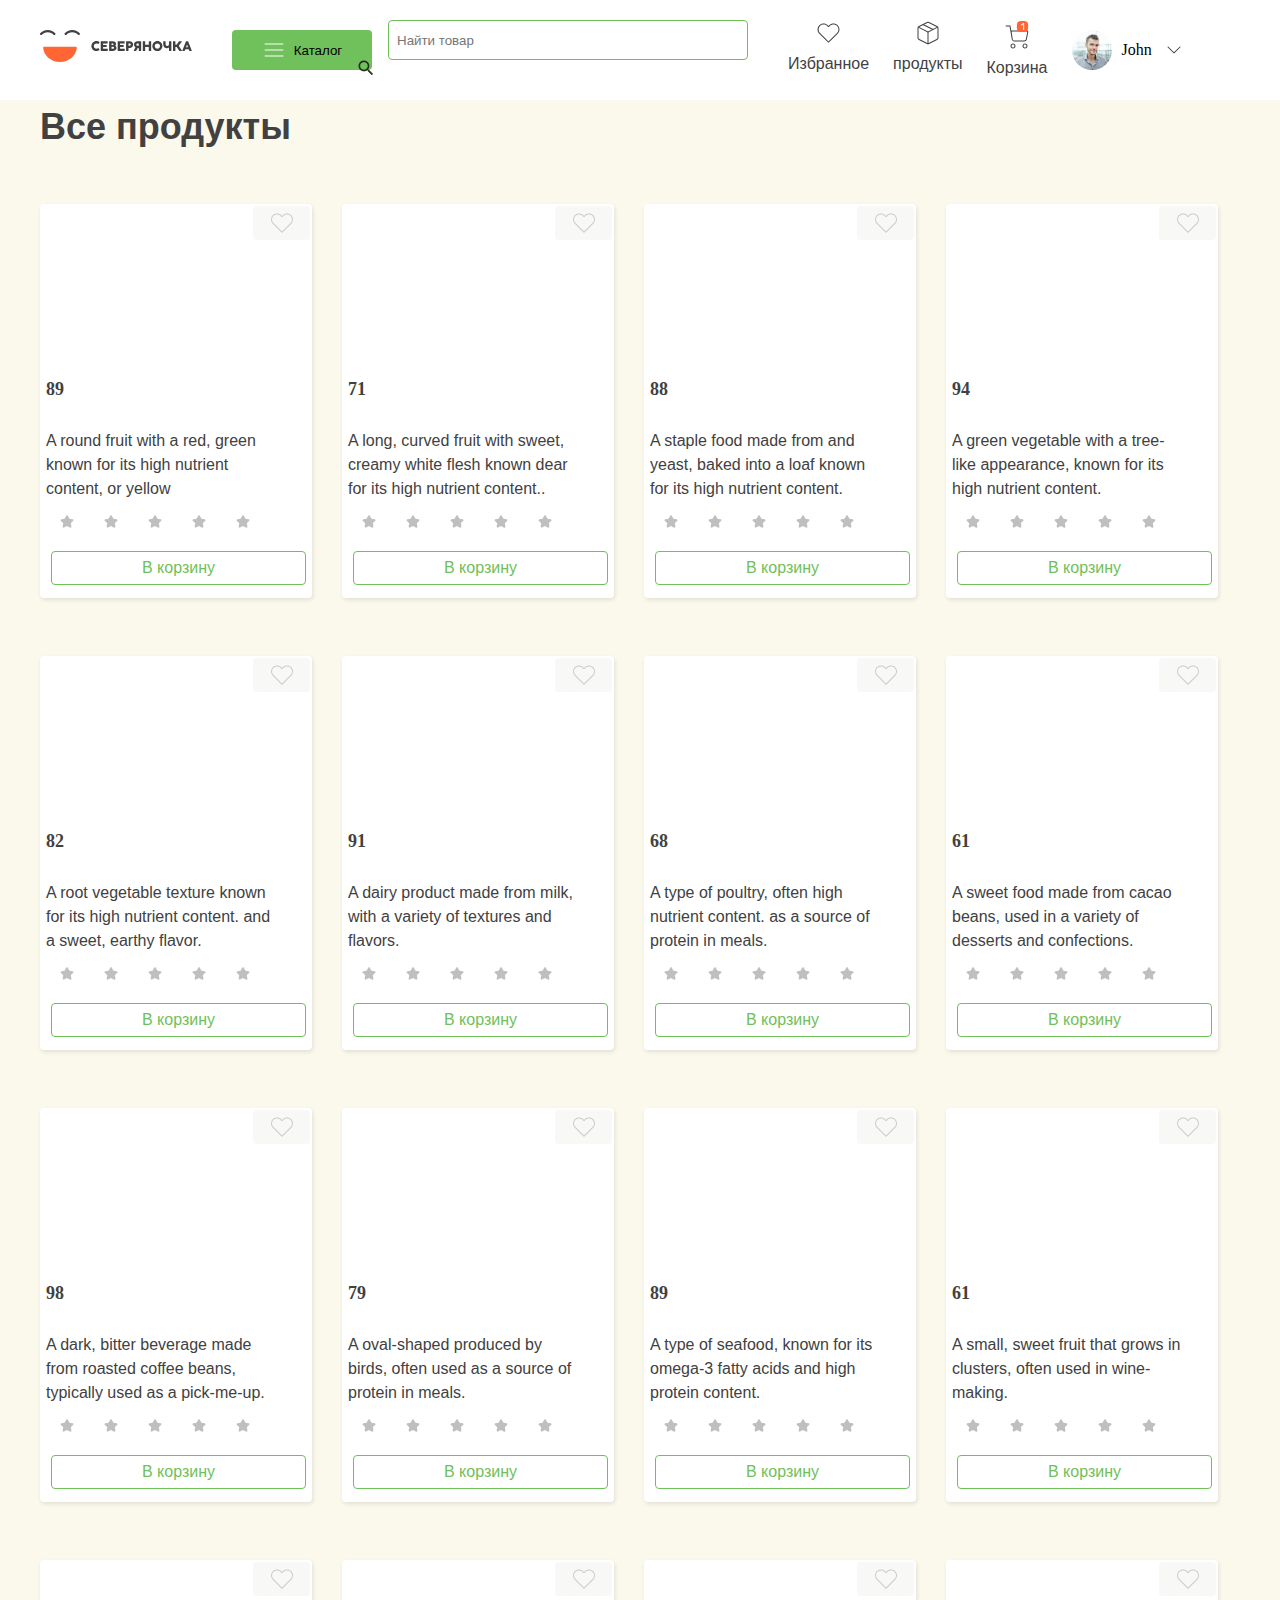
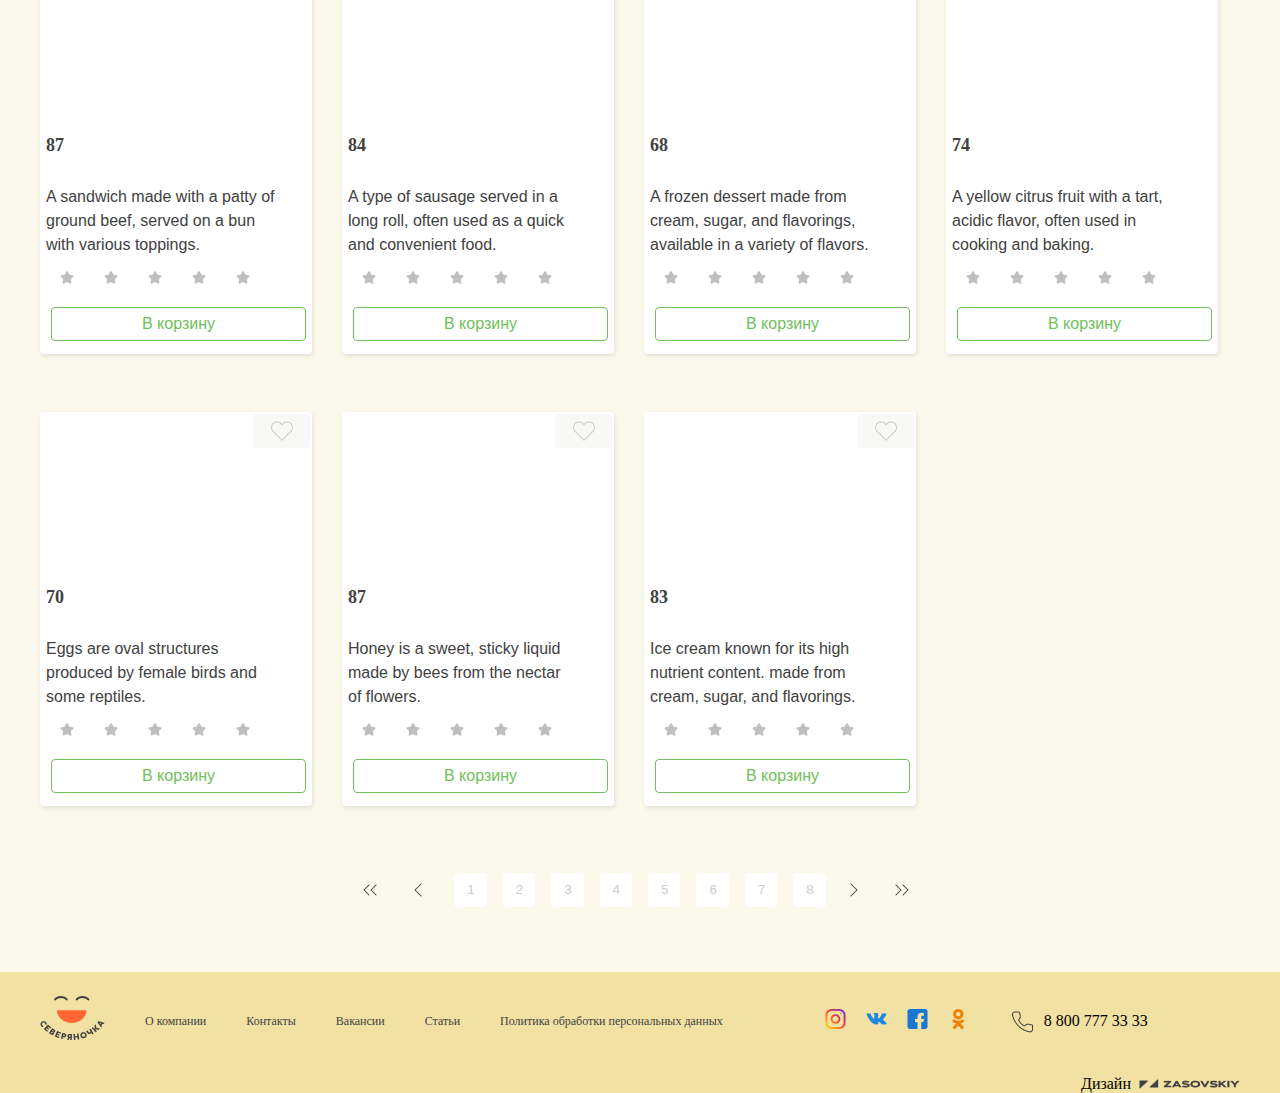
==== pages/products.html @ f95c4570 "homework-52" ====
<!DOCTYPE html>
<html lang="en">

<head>
  <meta charset="UTF-8" />
  <meta http-equiv="X-UA-Compatible" content="IE=edge" />
  <meta name="viewport" content="width=device-width, initial-scale=1.0" />
  <title>Document</title>
  <link rel="stylesheet" href="../scss/style.css" />
</head>

<body>
  <header>
    <div class="container">
      <nav>
        <div class="logo">
          <a href="#"><img src="../fonts/images/articles/logo-1.svg" alt="" /></a>
        </div>
        <div class="nav-items">
          <button class="nav-btn" id="catalog-btn">
            <img src="../fonts/images/articles/menu.svg" alt="" />
            Каталог
          </button>
          <form action="/action_page.php">
            <input type="text" name="fname" placeholder="Найти товар" />
            <img src="../fonts/images/articles/search.png" alt="" class="res-imge" />
          </form>
          <div class="nav-links">
            <div class="nav-link">
              <a href="#"><img src="../fonts/images/articles/Frame 211 (1).svg" alt="" />
                <p>Избранное</p>
              </a>
            </div>
            <div class="nav-link">
              <a href="#"><img src="../fonts/images/articles/Frame 211 (2).svg" alt="" />
                <p>продукты</p>
              </a>
            </div>
            <div class="nav-link">
              <a href="#"><img src="../fonts/images/articles/Frame 211.svg" alt="" />
                <p>Корзина</p>
              </a>
            </div>
          </div>
          <div class="nav-person">
            <img src="../fonts/images/articles/avatar.svg" alt="icon" width="40" height="40" />
            <p>John</p>
            <img src="../fonts/images/articles/chevron-down.svg" alt="" />
          </div>
        </div>
      </nav>
      <div class="catalog grid-class" id="catalog-card">
        <ul>
          <li><a href="#">Молоко, сыр, яйцо</a></li>
          <li><a href="#">Хлеб</a></li>
          <li><a href="#">Фрукты и овощи</a></li>
          <li><a href="#">Замороженные продукты</a></li>
        </ul>
        <ul>
          <li><a href="#">Напитки</a></li>
          <li><a href="#" class="redtext">Кондитерские изделия</a></li>
          <li><a href="#">Чай, кофе</a></li>
        </ul>
        <ul>
          <li><a href="#">Бакалея</a></li>
          <li><a href="#">Здоровое питание</a></li>
          <li><a href="#">Зоотовары</a></li>
        </ul>
        <ul>
          <li><a href="#">Непродовольственные товары</a></li>
          <li><a href="#">Детское питание</a></li>
          <li><a href="#">Мясо, птица, колбаса</a></li>
        </ul>
      </div>
    </div>
  </header>
  <main class="products">
    <section class="hero">
      <div class="container">
        <div class="par">
          <h1>Все продукты</h1>
        </div>
        <div class="cards">

        </div>
        <!-- </div> -->
        <div class="buttons">
          <img src="../fonts/images/articles/Products-twins-left/feather-icon/chevrons-left.png" alt="icon" />
          <img src="../fonts/images/articles/Products-left.png" alt="icon" />
          <a href="../index.html"><button>1</button></a>
          <a href="#"><button>2</button></a>
          <a href="#"><button>3</button></a>
          <a href="#"><button>4</button></a>
          <a href="#"><button>5</button></a>
          <a href="#"><button>6</button></a>
          <a href="#"><button>7</button></a>
          <a href="#"><button>8</button></a>
          <img src="../fonts/images/articles/Products-right/feather-icon/chevron-right.png" alt="icon" />
          <img src="../fonts/images/articles/Products-twins-right.png" alt="icon" />
        </div>
      </div>
    </section>
  </main>
  <footer>
    <div class="container">
      <div class="big-div">
        <div class="footer-links">
          <div class="logo">
            <a href="#"><img src="../fonts/images/articles/footer-logo.svg" alt="" /></a>
          </div>
          <a href="#">О компании</a>
          <a href="#">Контакты</a>
          <a href="#">Вакансии</a>
          <a href="#">Статьи</a>
          <a href="#">Политика обработки персональных данных</a>
        </div>
        <div class="icons">
          <a href="https://www.instagram.com/"><img src="../fonts/images/articles/inst/social/instagram.png"
              alt="icon" /></a>
          <a href="https://vk.com/"><img src="../fonts/images/articles/social/social/vkontakte.png" alt="icon" /></a>
          <a href="https://www.facebook.com/"><img src="../fonts/images/articles/facb/social/facebook.png"
              alt="icon" /></a>
          <a href="https://ok.ru/"><img src="../fonts/images/articles/ok/social/ok.png" alt="icon" /></a>
        </div>
        <div class="tel">
          <img src="../fonts/images/articles/tel/feather-icon/phone.png" alt="" />
          <p>8 800 777 33 33</p>
        </div>
      </div>

      <div class="last-footer">
        <p>Дизайн</p>
        <a href="#">
          <img src="../fonts/images/articles/footer-last-logo.png" alt="logo" />
        </a>
      </div>
    </div>
  </footer>
  <script src="../js/products-data.js"></script>
  <script src="../js/catalog.js"></script>
</body>

</html>
---- scss/style.css ----
span {
  display: inline-block;
}

input {
  outline: none;
}

a {
  text-decoration: none;
  color: #22343d;
  font-weight: 400;
}
a:hover {
  -webkit-text-decoration: under line;
          text-decoration: under line;
}

li {
  list-style: none;
}

button {
  cursor: pointer;
  outline: none;
  border: none;
}

.flex-class {
  display: flex;
}

.grid-class {
  display: grid;
}

.selected {
  font-weight: 700;
  color: #22343d;
}

* {
  margin: 0;
  padding: 0;
  box-sizing: border-box;
  scroll-behavior: smooth;
}

header {
  padding-top: 20px;
  margin-bottom: 10px;
  position: fixed;
  left: 0;
  right: 0;
  top: 0;
  z-index: 99;
  background-color: #fff;
  padding-bottom: 20px;
}
header nav {
  display: flex;
}
header nav .logo {
  padding-top: 10px;
}
header nav .nav-items {
  display: flex;
  justify-content: space-between;
  align-items: center;
}
header nav .nav-items .nav-links {
  display: flex;
  -moz-column-gap: 24px;
       column-gap: 24px;
  margin-right: 24px;
}
header nav .nav-items .nav-links .nav-link {
  display: flex;
  flex-direction: column;
  align-items: center;
  row-gap: 8px;
}
header nav .nav-items .nav-links .nav-link a {
  text-align: center;
  text-decoration: none;
  color: var(--main-on-surface, #414141);
  font-size: 16px;
  font-weight: 400;
  line-height: 150%;
  font-family: "Rubik", sans-serif;
}
header nav .nav-items .nav-person {
  display: flex;
  align-items: center;
  -moz-column-gap: 10px;
       column-gap: 10px;
}
header nav .nav-items button {
  display: flex;
  width: 140px;
  padding: 8px;
  justify-content: center;
  align-items: center;
  gap: 8px;
  border-radius: 4px;
  background: var(--main-secondary, #70c05b);
  padding: 0px 8px 0px 8px;
  border: none;
  margin-right: 16px;
  padding: 8px;
  font-family: "Rubik", sans-serif;
}
header nav .nav-items form {
  margin-right: 40px;
}
header nav .nav-items form input {
  padding: 8px;
  height: 40px;
  outline: none;
  width: 360px;
  border-radius: 4px;
  border: 1px solid var(--main-secondary, #70c05b);
  background: var(--main-surface, #fff);
  font-family: "Rubik", sans-serif;
}
header nav .nav-items form .res-imge {
  margin-left: -30px;
}
header nav .logo {
  margin-right: 40px;
}
header .catalog {
  width: 100%;
  margin-left: -20px;
  position: absolute;
  top: -40%;
  opacity: 0%;
  z-index: -10;
  background-color: #fff;
  padding-top: 40px;
  padding-left: 20px;
  transition: 0.2s linear;
  padding-bottom: 30px;
  grid-template-columns: auto auto auto auto;
}
header .catalog ul li {
  margin-top: 20px;
  font-family: "Rubik", sans-serif;
}
header .catalog ul li a {
  font-weight: 900;
  font-family: "Rubik", sans-serif;
}
header .catalog ul .redtext {
  color: red;
}

.animation-class {
  transition: 0.2s linear;
  opacity: 100% !important;
  top: 80% !important;
  z-index: 10;
}

footer {
  background: var(--main-bg-page, rgba(219, 178, 15, 0.3843137255));
  padding-top: 24px;
}
footer .big-div {
  display: flex;
  align-items: center;
}
footer .big-div .footer-links {
  display: flex;
  align-items: center;
  -moz-column-gap: 40px;
       column-gap: 40px;
}
footer .big-div .footer-links a {
  color: var(--main-on-surface, #414141);
  font-size: 12px;
  font-style: normal;
  font-weight: 400;
  line-height: 150%;
  text-decoration: none;
}
footer .big-div .footer-links a:hover {
  color: black;
}
footer .big-div .icons {
  display: flex;
  -moz-column-gap: 16px;
       column-gap: 16px;
  margin-left: 100px;
}
footer .big-div .tel {
  display: flex;
  align-items: center;
  -moz-column-gap: 8px;
       column-gap: 8px;
  margin-left: 40px;
}
footer .last-footer {
  display: flex;
  -moz-column-gap: 8px;
       column-gap: 8px;
  justify-content: end;
  margin-top: 30px;
}

main {
  padding-top: 93px;
}
main .hero-section .background-img {
  width: 1515px;
  margin-left: -160px;
  position: relative;
}
main .hero-section .hero-content {
  display: flex;
  align-items: center;
  margin-top: -200px;
  -moz-column-gap: 18px;
       column-gap: 18px;
  margin-left: 60px;
}
main .hero-section .hero-content h1 {
  color: var(--main-on-surface, #414141);
  text-align: center;
  font-size: 48px;
  font-weight: 700;
  line-height: 150%;
}
main .aktsiya {
  padding-top: 80px;
  background: var(--main-bg-page, #fbf8ec);
  padding-bottom: 120px;
}
main .aktsiya .par {
  display: flex;
  align-items: center;
  justify-content: space-between;
  margin-bottom: 40px;
}
main .aktsiya .par button {
  display: flex;
  align-items: center;
  -moz-column-gap: 8px;
       column-gap: 8px;
  background-color: transparent;
  border: none;
}
main .aktsiya .par button:hover {
  cursor: pointer;
}
main .aktsiya .par h1 {
  color: var(--main-on-surface, #414141);
  font-size: 36px;
  font-weight: 700;
  line-height: 150%;
}
main .aktsiya .cards {
  display: flex;
  -moz-column-gap: 40px;
       column-gap: 40px;
}
main .aktsiya .cards .card {
  border-radius: 4px;
  background: var(--main-surface, #fff);
  box-shadow: 1px 2px 4px 0px rgba(0, 0, 0, 0.1);
  width: 272px;
  position: relative;
  display: flex;
  flex-direction: column;
  align-items: center;
  justify-content: center;
  transition: 0.2s;
  padding: 5px;
}
main .aktsiya .cards .card:hover {
  box-shadow: 0px 13px 19px rgba(0, 0, 0, 0.4);
}
main .aktsiya .cards .card .card-img .like {
  display: flex;
  border-radius: 4px;
  opacity: 0.5;
  background: var(--grayscale-lightest, #f3f2f1);
  border: none;
  margin-top: -175px;
  margin-bottom: 131px;
  margin-left: 238px;
}
main .aktsiya .cards .card .card-img .like:hover {
  cursor: pointer;
}
main .aktsiya .cards .card .card-img .chegirma {
  display: flex;
  margin-top: -50px;
  margin-bottom: 30px;
  margin-left: 5px;
}
main .aktsiya .cards .card .card-content {
  display: flex;
  flex-direction: column;
}
main .aktsiya .cards .card .card-content .content1 {
  display: flex;
  -moz-column-gap: 170px;
       column-gap: 170px;
}
main .aktsiya .cards .card .card-content .content1 h2 {
  color: var(--main-on-surface, #414141);
  font-size: 18px;
  font-weight: 700;
  line-height: 150%;
}
main .aktsiya .cards .card .card-content .content1 h3 {
  color: var(--grayscale-hardest, #606060);
  font-size: 16px;
  font-weight: 400;
  line-height: 150%;
}
main .aktsiya .cards .card .card-content .content2 {
  display: flex;
  -moz-column-gap: 170px;
       column-gap: 170px;
  margin-bottom: 8px;
}
main .aktsiya .cards .card .card-content .content2 p {
  color: var(--grayscale-light, #bfbfbf);
  font-size: 12px;
  font-weight: 400;
  line-height: 150%;
}
main .aktsiya .cards .card .card-content .content3 {
  color: var(--main-on-surface, #414141);
  font-size: 16px;
  font-weight: 400;
  line-height: 150%;
}
main .aktsiya .cards .card .card-content .content3 p {
  width: 256px;
}
main .aktsiya .cards .card .card-content .stars {
  display: flex;
  -moz-column-gap: 3px;
       column-gap: 3px;
  margin-top: 8px;
  margin-bottom: 8px;
}
main .aktsiya .cards .card .card-content .stars button {
  background-color: transparent;
  border: none;
}
main .aktsiya .cards .card .card-content .stars button:hover {
  cursor: pointer;
}
main .aktsiya .cards .card .card-content .big-btn button {
  color: var(--main-secondary, #70c05b);
  text-align: center;
  font-size: 16px;
  font-weight: 400;
  line-height: 150%;
  border-radius: 4px;
  border: 1px solid var(--main-secondary, #70c05b);
  background-color: transparent;
  padding: 4px 90px 4px 90px;
  margin-left: 5px;
  margin-bottom: 8px;
  transition: 0.2s;
}
main .aktsiya .cards .card .card-content .big-btn button:hover {
  color: var(--main-on-primary, #fff);
  background: var(--main-primary, #f63);
  cursor: pointer;
}
main .third-section {
  background: var(--main-bg-page, #fbf8ec);
  padding-bottom: 120px;
}
main .third-section .par {
  display: flex;
  align-items: center;
  justify-content: space-between;
  margin-bottom: 40px;
}
main .third-section .par button {
  display: flex;
  align-items: center;
  -moz-column-gap: 8px;
       column-gap: 8px;
  background-color: transparent;
  border: none;
}
main .third-section .par button:hover {
  cursor: pointer;
}
main .third-section .par h1 {
  color: var(--main-on-surface, #414141);
  font-size: 36px;
  font-weight: 700;
  line-height: 150%;
}
main .third-section .cards {
  display: flex;
  -moz-column-gap: 40px;
       column-gap: 40px;
}
main .third-section .cards .card {
  border-radius: 4px;
  background: var(--main-surface, #fff);
  box-shadow: 1px 2px 4px 0px rgba(0, 0, 0, 0.1);
  width: 272px;
  position: relative;
  display: flex;
  flex-direction: column;
  align-items: center;
  justify-content: center;
  transition: 0.2s;
  padding: 5px;
}
main .third-section .cards .card:hover {
  box-shadow: 0px 13px 19px rgba(0, 0, 0, 0.4);
}
main .third-section .cards .card .card-img .like {
  display: flex;
  border-radius: 4px;
  opacity: 0.5;
  background: var(--grayscale-lightest, #f3f2f1);
  border: none;
  margin-top: -155px;
  margin-bottom: 131px;
  margin-left: 238px;
}
main .third-section .cards .card .card-img .like:hover {
  cursor: pointer;
}
main .third-section .cards .card .card-content {
  display: flex;
  flex-direction: column;
}
main .third-section .cards .card .card-content .content1 {
  margin-top: 5px;
  margin-bottom: 26px;
}
main .third-section .cards .card .card-content .content1 h2 {
  color: var(--main-on-surface, #414141);
  font-size: 18px;
  font-weight: 700;
  line-height: 150%;
}
main .third-section .cards .card .card-content .content3 {
  color: var(--main-on-surface, #414141);
  font-size: 16px;
  font-weight: 400;
  line-height: 150%;
}
main .third-section .cards .card .card-content .content3 p {
  width: 230px;
}
main .third-section .cards .card .card-content .stars {
  display: flex;
  -moz-column-gap: 3px;
       column-gap: 3px;
  margin-top: 8px;
  margin-bottom: 8px;
}
main .third-section .cards .card .card-content .stars button {
  background-color: transparent;
  border: none;
}
main .third-section .cards .card .card-content .stars button:hover {
  cursor: pointer;
}
main .third-section .cards .card .card-content .big-btn button {
  color: var(--main-secondary, #70c05b);
  text-align: center;
  font-size: 16px;
  font-weight: 400;
  line-height: 150%;
  border-radius: 4px;
  border: 1px solid var(--main-secondary, #70c05b);
  background-color: transparent;
  padding: 4px 90px 4px 90px;
  margin-left: 5px;
  margin-bottom: 8px;
  transition: 0.2s;
}
main .third-section .cards .card .card-content .big-btn button:hover {
  color: var(--main-on-primary, #fff);
  background: var(--main-primary, #f63);
  cursor: pointer;
}
main .fourth-section {
  background: var(--main-bg-page, #fbf8ec);
  padding-bottom: 120px;
}
main .fourth-section .par {
  display: flex;
  align-items: center;
  justify-content: space-between;
  margin-bottom: 40px;
}
main .fourth-section .par button {
  display: flex;
  align-items: center;
  -moz-column-gap: 8px;
       column-gap: 8px;
  background-color: transparent;
  border: none;
}
main .fourth-section .par button:hover {
  cursor: pointer;
}
main .fourth-section .par h1 {
  color: var(--main-on-surface, #414141);
  font-size: 36px;
  font-weight: 700;
  line-height: 150%;
}
main .fourth-section .cards {
  display: flex;
  -moz-column-gap: 40px;
       column-gap: 40px;
}
main .fourth-section .cards .card {
  border-radius: 4px;
  background: var(--main-surface, #fff);
  box-shadow: 1px 2px 4px 0px rgba(0, 0, 0, 0.1);
  width: 272px;
  position: relative;
  display: flex;
  flex-direction: column;
  align-items: center;
  justify-content: center;
  transition: 0.2s;
  padding: 5px;
}
main .fourth-section .cards .card:hover {
  box-shadow: 0px 13px 19px rgba(0, 0, 0, 0.4);
}
main .fourth-section .cards .card .card-img .like {
  display: flex;
  border-radius: 4px;
  opacity: 0.5;
  background: var(--grayscale-lightest, #f3f2f1);
  border: none;
  margin-top: -155px;
  margin-bottom: 131px;
  margin-left: 238px;
}
main .fourth-section .cards .card .card-img .like:hover {
  cursor: pointer;
}
main .fourth-section .cards .card .card-content {
  display: flex;
  flex-direction: column;
}
main .fourth-section .cards .card .card-content .content1 {
  margin-top: 5px;
  margin-bottom: 26px;
}
main .fourth-section .cards .card .card-content .content1 h2 {
  color: var(--main-on-surface, #414141);
  font-size: 18px;
  font-weight: 700;
  line-height: 150%;
}
main .fourth-section .cards .card .card-content .content3 {
  color: var(--main-on-surface, #414141);
  font-size: 16px;
  font-weight: 400;
  line-height: 150%;
}
main .fourth-section .cards .card .card-content .content3 p {
  width: 230px;
}
main .fourth-section .cards .card .card-content .stars {
  display: flex;
  -moz-column-gap: 3px;
       column-gap: 3px;
  margin-top: 8px;
  margin-bottom: 8px;
}
main .fourth-section .cards .card .card-content .stars button {
  background-color: transparent;
  border: none;
}
main .fourth-section .cards .card .card-content .stars button:hover {
  cursor: pointer;
}
main .fourth-section .cards .card .card-content .big-btn button {
  color: var(--main-secondary, #70c05b);
  text-align: center;
  font-size: 16px;
  font-weight: 400;
  line-height: 150%;
  border-radius: 4px;
  border: 1px solid var(--main-secondary, #70c05b);
  background-color: transparent;
  padding: 4px 90px 4px 90px;
  margin-left: 5px;
  margin-bottom: 8px;
  transition: 0.2s;
}
main .fourth-section .cards .card .card-content .big-btn button:hover {
  color: var(--main-on-primary, #fff);
  background: var(--main-primary, #f63);
  cursor: pointer;
}
main .fivth-section {
  background: var(--main-bg-page, #fbf8ec);
  padding-bottom: 120px;
}
main .fivth-section .par h1 {
  color: var(--main-on-surface, #414141);
  font-size: 36px;
  font-weight: 700;
  line-height: 150%;
  margin-bottom: 40px;
}
main .fivth-section .boxes {
  display: flex;
  -moz-column-gap: 40px;
       column-gap: 40px;
}
main .fivth-section .boxes .box {
  border-radius: 4px;
  background: var(--main-primary-muted, #fcd5ba);
  box-shadow: 0px 8px 16px 0px rgba(202, 147, 96, 0.5);
  width: 584px;
  padding: 30px;
  transition: 0.2s;
}
main .fivth-section .boxes .box:hover {
  box-shadow: 0px 13px 19px rgba(0, 0, 0, 0.4);
}
main .fivth-section .boxes .box .box-content {
  display: flex;
  align-items: center;
}
main .fivth-section .boxes .box .box-content .left h2 {
  color: var(--main-on-surface, #414141);
  font-size: 24px;
  font-weight: 700;
  line-height: 150%;
}
main .fivth-section .boxes .box .box-content .left p {
  color: var(--main-on-surface, #414141);
  font-size: 16px;
  font-weight: 400;
  line-height: 150%;
  width: 258px;
}
main .fivth-section .boxes .box2 {
  border-radius: 4px;
  background: var(--main-secondary-muted, #e5ffde);
}
main .location {
  background: var(--main-bg-page, #fbf8ec);
  padding-bottom: 120px;
}
main .location .par {
  margin-bottom: 40px;
}
main .location .par h1 {
  color: var(--main-on-surface, #414141);
  font-size: 36px;
  font-weight: 700;
  line-height: 150%;
}
main .location .location-btns {
  display: flex;
  -moz-column-gap: 24px;
       column-gap: 24px;
  margin-bottom: 24px;
}
main .location .location-btns button {
  color: var(--grayscale-hardest, #606060);
  text-align: center;
  font-size: 12px;
  font-weight: 400;
  line-height: 150%;
  padding: 10px;
  border-radius: 4px;
  background: var(--grayscale-lightest, #f3f2f1);
  border: none;
  width: 86px;
  transition: 0.2s;
}
main .location .location-btns button:hover {
  color: var(--main-on-secondary, #fff);
  background: var(--main-secondary, #70c05b);
  cursor: pointer;
}
main .location .map .ifr {
  width: 100%;
  height: 354px;
}
main .articles {
  background: var(--main-bg-page, #fbf8ec);
  padding-bottom: 80px;
}
main .articles .par {
  display: flex;
  align-items: center;
  justify-content: space-between;
  margin-bottom: 40px;
}
main .articles .par button {
  display: flex;
  align-items: center;
  -moz-column-gap: 8px;
       column-gap: 8px;
  background-color: transparent;
  border: none;
}
main .articles .par button:hover {
  cursor: pointer;
}
main .articles .par h1 {
  color: var(--main-on-surface, #414141);
  font-size: 36px;
  font-weight: 700;
  line-height: 150%;
}
main .articles .boxes {
  display: flex;
  -moz-column-gap: 40px;
       column-gap: 40px;
}
main .articles .boxes .box {
  display: flex;
  flex-direction: column;
  align-items: flex-start;
  flex: 1 0 0;
  align-self: stretch;
  border-radius: 4px;
  background: var(--main-surface, #fff);
  box-shadow: 1px 2px 4px 0px rgba(0, 0, 0, 0.1);
  width: 376px;
  transition: 0.2s;
}
main .articles .boxes .box:hover {
  box-shadow: 0px 13px 19px rgba(0, 0, 0, 0.4);
}
main .articles .boxes .box .box-img img {
  margin-bottom: 10px;
}
main .articles .boxes .box .box-img .box-content {
  padding: 10px;
}
main .articles .boxes .box .box-img .box-content .con1 {
  color: var(--grayscale-hard, #8f8f8f);
  font-size: 12px;
  font-weight: 400;
  line-height: 150%;
  margin-bottom: 10px;
}
main .articles .boxes .box .box-img .box-content h4 {
  color: var(--main-on-surface, #414141);
  font-size: 18px;
  font-weight: 700;
  line-height: 150%;
  margin-bottom: 10px;
  width: 300px;
}
main .articles .boxes .box .box-img .box-content .con3 {
  color: var(--main-on-surface, #414141);
  font-size: 16px;
  font-weight: 400;
  line-height: 150%;
  width: 320px;
  margin-bottom: 10px;
}
main .articles .boxes .box .box-img .box-content button {
  color: var(--main-secondary, #70c05b);
  text-align: center;
  font-size: 16px;
  font-weight: 400;
  line-height: 150%;
  border-radius: 4px;
  background: var(--main-secondary-muted, #e5ffde);
  padding: 8px;
  border: none;
  width: 150px;
  transition: 0.2s;
}
main .articles .boxes .box .box-img .box-content button:hover {
  color: var(--main-on-secondary, #fff);
  background: var(--main-secondary, #70c05b);
  cursor: pointer;
}
main .articles .boxes .box .box-img .box-content .btn2 {
  margin-top: 20px;
}

@media (max-width: 768px) {
  header nav .nav-items form input {
    width: 100px;
  }
  header nav .nav-items form .res-imge {
    display: none;
  }
  header nav .nav-items .nav-btn {
    width: 100px;
  }
  header nav .nav-items .nav-links {
    display: flex;
    -moz-column-gap: 8px;
         column-gap: 8px;
    margin-left: -10px;
  }
  header nav .nav-items .nav-person {
    margin-left: -10px;
  }
  header nav .nav-items .nav-person p {
    display: none;
  }
  main .hero-section .background-img {
    width: 900px;
    height: 200px;
  }
  .aktsiya .cards {
    display: flex;
    flex-wrap: wrap;
    row-gap: 30px;
  }
  .third-section .cards {
    flex-wrap: wrap;
    row-gap: 30px;
  }
  .fourth-section .cards {
    display: flex;
    flex-wrap: wrap;
    row-gap: 30px;
  }
  .fivth-section .boxes {
    display: flex;
    flex-wrap: wrap;
    row-gap: 50px;
  }
  .articles .boxes {
    display: flex;
    flex-wrap: wrap;
    width: 376px;
    row-gap: 30px;
  }
  footer .big-div {
    display: flex;
  }
  footer .big-div .footer-links {
    width: 400px;
    display: flex;
    flex-wrap: wrap;
    -moz-column-gap: 10px;
         column-gap: 10px;
  }
  footer .big-div .footer-links .res-fut {
    margin-left: 80px;
  }
}
@media (max-width: 360px) {
  header nav .nav-items .nav-btn {
    display: none;
  }
  header nav .nav-items .nav-links {
    display: none;
  }
  header nav .nav-items .nav-person {
    display: none;
  }
  main .hero-section .background-img {
    width: 485px;
  }
  main .hero-section .hero-content {
    display: flex;
    flex-direction: column;
    margin-left: 0px;
  }
  main .fivth-section .boxes {
    display: flex;
    flex-direction: column;
    justify-content: center;
  }
  main .fivth-section .boxes .box {
    width: 330px;
  }
  main .fivth-section .boxes .box .box-content .left h2 {
    font-size: 16px;
  }
  main .fivth-section .boxes .box .box-content .left p {
    width: 100px;
  }
  main .fivth-section .boxes .box .box-content .right img {
    width: 180px;
  }
  main .location .location-btns {
    display: flex;
    flex-wrap: wrap;
    row-gap: 20px;
  }
  main .articles .boxes {
    display: flex;
    flex-direction: column;
    margin-left: 0px;
    width: 300px;
  }
  main .articles .boxes .box {
    width: 300px !important;
  }
  main .articles .boxes .box .box-img img {
    width: 300px;
  }
  main .articles .boxes .box .box-img .box-content .con3 {
    width: 200px;
  }
  footer .big-div {
    display: flex;
    flex-direction: column;
    align-items: center;
    justify-content: center;
  }
  footer .big-div .footer-links {
    width: 300px;
    display: flex;
    flex-wrap: wrap;
  }
  footer .big-div .footer-links .logo {
    margin-bottom: -30px;
  }
  footer .big-div .icons {
    margin-left: 0px;
    margin-top: 20px;
  }
  footer .big-div .tel {
    margin-left: 0px;
    margin-top: 20px;
  }
}
.products {
  padding-top: 100px;
}
.products .hero {
  background: var(--main-bg-page, #fbf8ec);
}
.products .hero .par h1 {
  color: var(--main-on-surface, #414141);
  font-size: 36px;
  font-weight: 700;
  line-height: 150%;
  margin-bottom: 50px;
  font-family: "Rubik", sans-serif;
}
.products .hero .catalog {
  width: 100%;
  margin-left: -20px;
  position: absolute;
  top: -40%;
  opacity: 0%;
  z-index: -10;
  background-color: #fff;
  padding-top: 40px;
  padding-left: 20px;
  transition: 0.2s linear;
  padding-bottom: 30px;
  grid-template-columns: auto auto auto auto;
}
.products .hero .catalog ul li {
  font-family: "Rubik", sans-serif;
  margin-top: 20px;
}
.products .hero .catalog ul li a {
  font-weight: 900;
  font-family: "Rubik", sans-serif;
}
.products .hero .catalog ul .redtext {
  color: red;
  font-family: "Rubik", sans-serif;
}
.products .hero .cards {
  display: flex;
  flex-wrap: wrap;
  -moz-column-gap: 30px;
       column-gap: 30px;
  row-gap: 58px;
  margin-bottom: 64px;
}
.products .hero .cards .card {
  border-radius: 4px;
  background: var(--main-surface, #fff);
  box-shadow: 1px 2px 4px 0px rgba(0, 0, 0, 0.1);
  width: 272px;
  position: relative;
  display: flex;
  flex-direction: column;
  align-items: center;
  justify-content: center;
  transition: 0.2s;
  padding: 5px;
}
.products .hero .cards .card:hover {
  box-shadow: 0px 13px 19px rgba(0, 0, 0, 0.4);
}
.products .hero .cards .card .card-img .big-img {
  height: 160px;
}
.products .hero .cards .card .card-img .like {
  display: flex;
  border-radius: 4px;
  opacity: 0.5;
  background: var(--grayscale-lightest, #f3f2f1);
  border: none;
  margin-top: -21px;
  margin-bottom: 131px;
  margin-left: 210px;
}
.products .hero .cards .card .card-img .like:hover {
  cursor: pointer;
}
.products .hero .cards .card .card-content {
  display: flex;
  flex-direction: column;
}
.products .hero .cards .card .card-content .content1 {
  margin-top: 5px;
  margin-bottom: 26px;
}
.products .hero .cards .card .card-content .content1 h2 {
  color: var(--main-on-surface, #414141);
  font-size: 18px;
  font-weight: 700;
  line-height: 150%;
}
.products .hero .cards .card .card-content .content3 {
  color: var(--main-on-surface, #414141);
  font-size: 16px;
  font-weight: 400;
  line-height: 150%;
  font-family: "Rubik", sans-serif;
}
.products .hero .cards .card .card-content .content3 p {
  width: 230px;
  font-family: "Rubik", sans-serif;
}
.products .hero .cards .card .card-content .stars {
  display: flex;
  -moz-column-gap: 3px;
       column-gap: 3px;
  margin-top: 8px;
  margin-bottom: 8px;
}
.products .hero .cards .card .card-content .stars button {
  background-color: transparent;
  border: none;
  font-family: "Rubik", sans-serif;
}
.products .hero .cards .card .card-content .stars button:hover {
  cursor: pointer;
}
.products .hero .cards .card .card-content .big-btn button {
  color: var(--main-secondary, #70c05b);
  text-align: center;
  font-size: 16px;
  font-weight: 400;
  line-height: 150%;
  border-radius: 4px;
  border: 1px solid var(--main-secondary, #70c05b);
  background-color: transparent;
  padding: 4px 90px 4px 90px;
  margin-left: 5px;
  margin-bottom: 8px;
  transition: 0.2s;
  font-family: "Rubik", sans-serif;
}
.products .hero .cards .card .card-content .big-btn button:hover {
  color: var(--main-on-primary, #fff);
  background: var(--main-primary, #f63);
  cursor: pointer;
}
.products .buttons {
  display: flex;
  -moz-column-gap: 16px;
       column-gap: 16px;
  align-items: center;
  justify-content: center;
  padding-bottom: 62px;
}
.products .buttons img {
  transition: 0.2s;
  border-radius: 50%;
}
.products .buttons img:hover {
  background-color: #f63;
  color: white;
  cursor: pointer;
}
.products button {
  border-radius: 4px;
  background: #fff;
  padding: 1px 12px 1px 13px;
  color: #000;
  transition: 0.2s;
  border: none;
  color: var(--text-in-field, #ccc);
  text-align: center;
  font-weight: 400;
  line-height: 32px;
  font-family: "Rubik", sans-serif;
}
.products button:hover {
  background-color: #f63;
  color: white;
  cursor: pointer;
}

@media (max-width: 768px) {
  header nav .nav-items form input {
    width: 100px;
  }
  header nav .nav-items form .res-imge {
    display: none;
  }
  header nav .nav-items .nav-btn {
    width: 100px;
  }
  header nav .nav-items .nav-links {
    display: flex;
    -moz-column-gap: 8px;
         column-gap: 8px;
    margin-left: -10px;
  }
  header nav .nav-items .nav-person {
    margin-left: -10px;
  }
  header nav .nav-items .nav-person p {
    display: none;
  }
  footer .big-div {
    display: flex;
  }
  footer .big-div .footer-links {
    width: 400px;
    display: flex;
    flex-wrap: wrap;
    -moz-column-gap: 10px;
         column-gap: 10px;
  }
  footer .big-div .footer-links .res-fut {
    margin-left: 80px;
  }
}
@media (max-width: 360px) {
  header nav .nav-items .nav-btn {
    display: none;
  }
  header nav .nav-items .nav-links {
    display: none;
  }
  header nav .nav-items .nav-person {
    display: none;
  }
  .products .hero .buttons {
    display: none !important;
  }
  footer .big-div {
    display: flex;
    flex-direction: column;
    align-items: center;
    justify-content: center;
  }
  footer .big-div .footer-links {
    width: 300px;
    display: flex;
    flex-wrap: wrap;
  }
  footer .big-div .footer-links .logo {
    margin-bottom: -30px;
  }
  footer .big-div .icons {
    margin-left: 0px;
    margin-top: 20px;
  }
  footer .big-div .tel {
    margin-left: 0px;
    margin-top: 20px;
  }
}
.animation-class {
  transition: 0.2s linear;
  opacity: 100% !important;
  top: 80% !important;
  z-index: 10;
}

.container {
  max-width: 1240px;
  margin: 0 auto;
  padding: 0 20px;
}/*# sourceMappingURL=style.css.map */
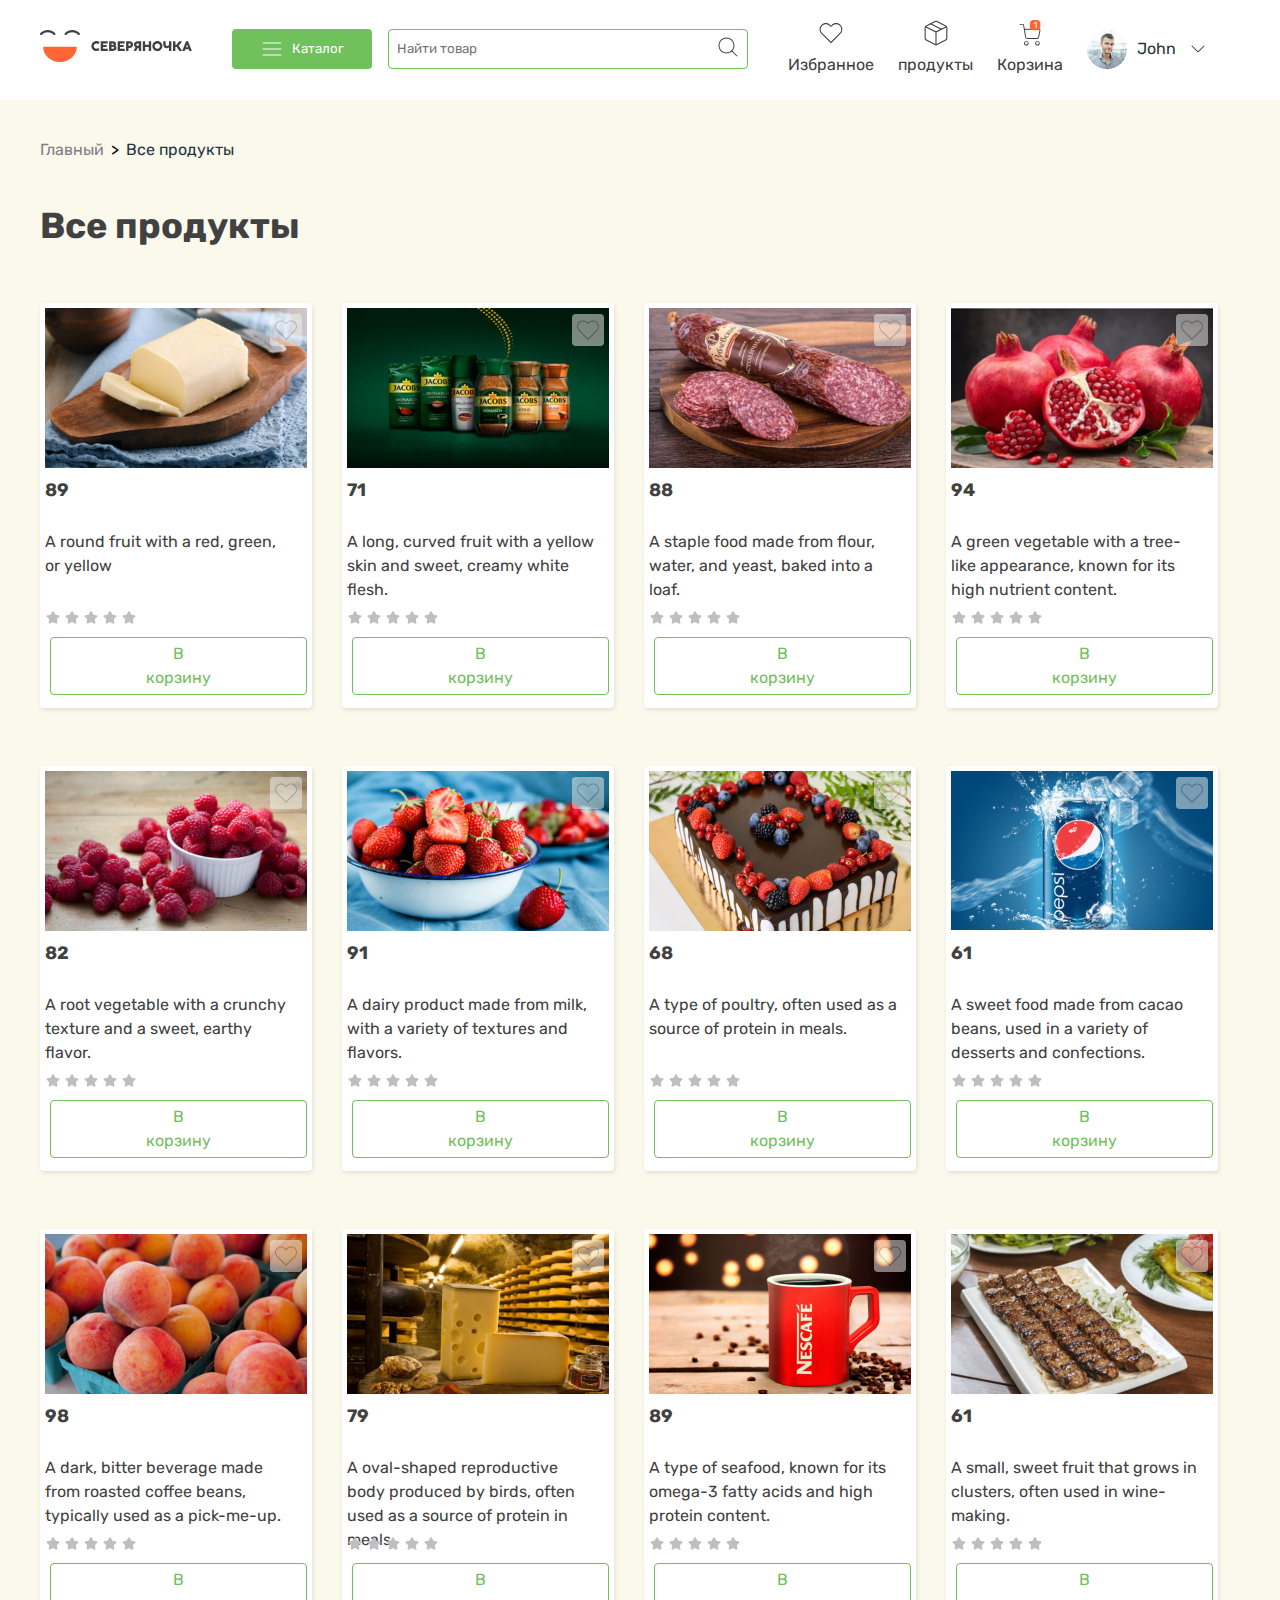
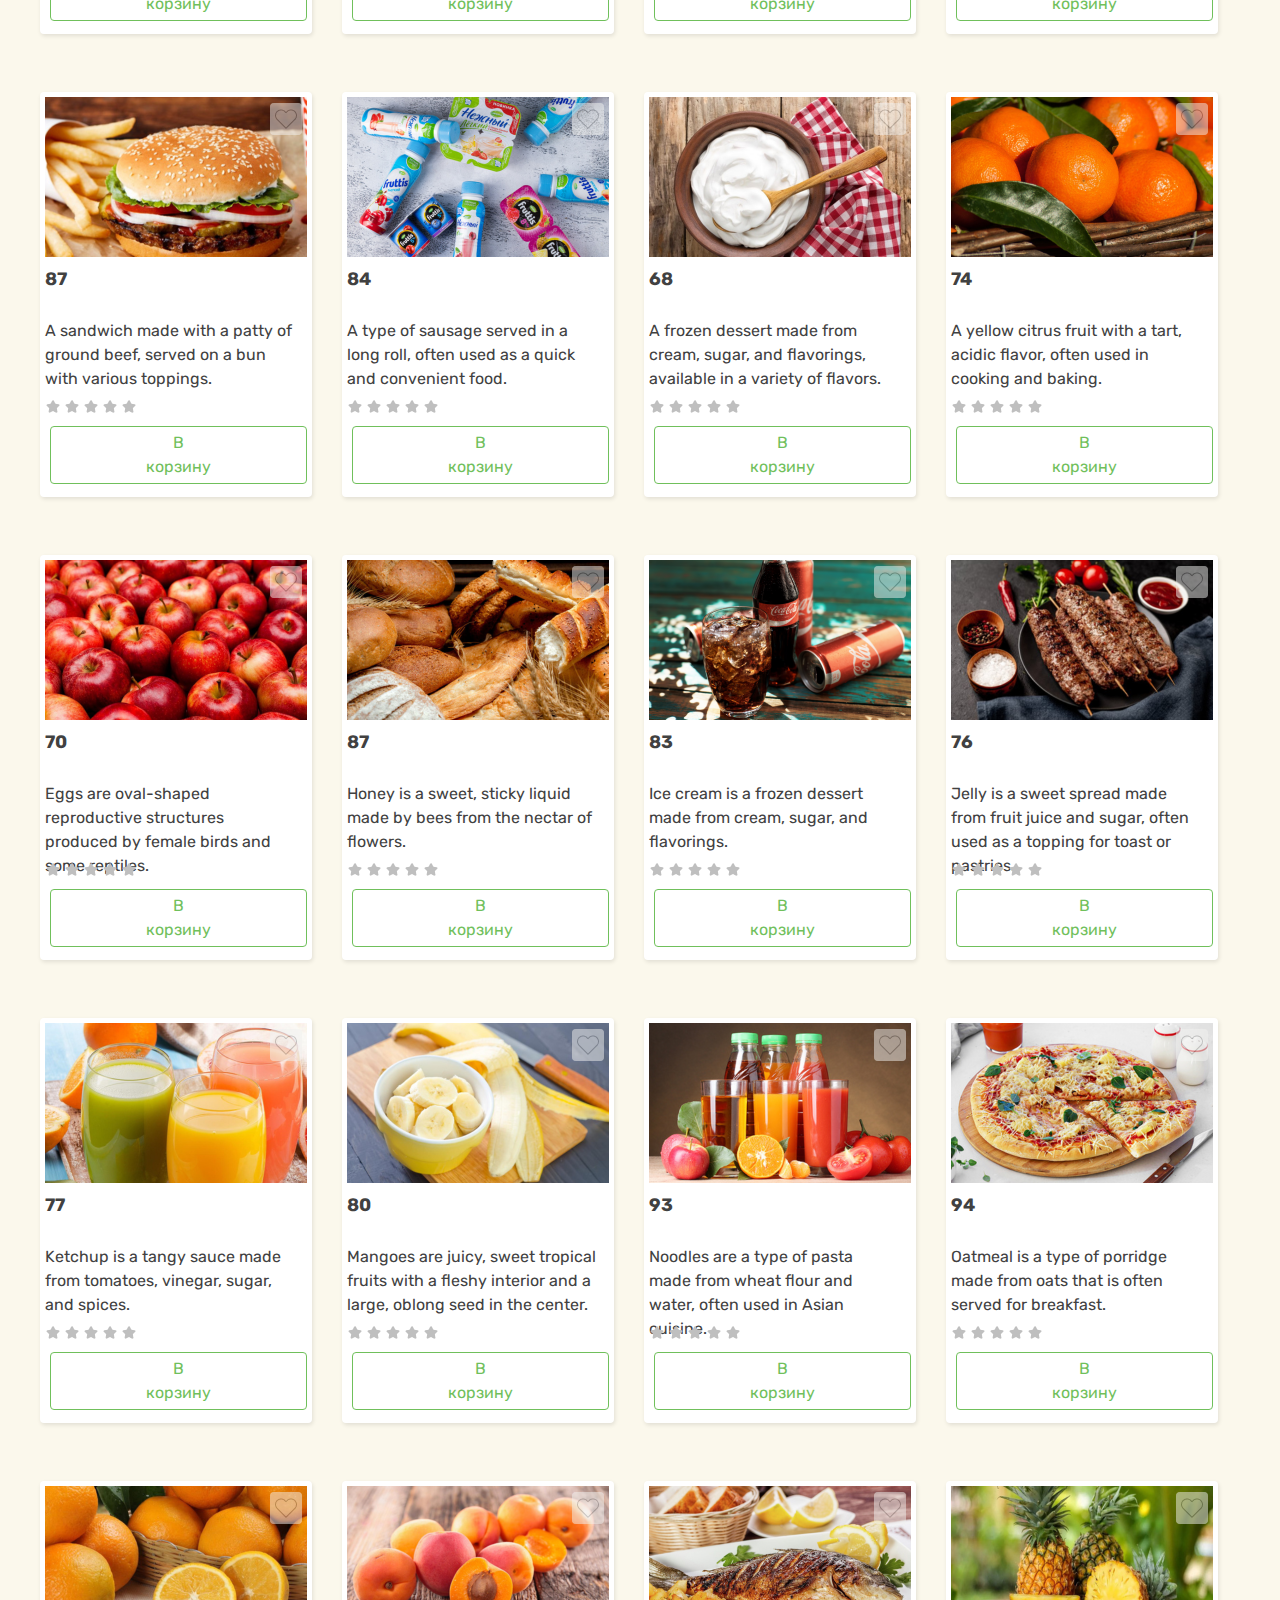
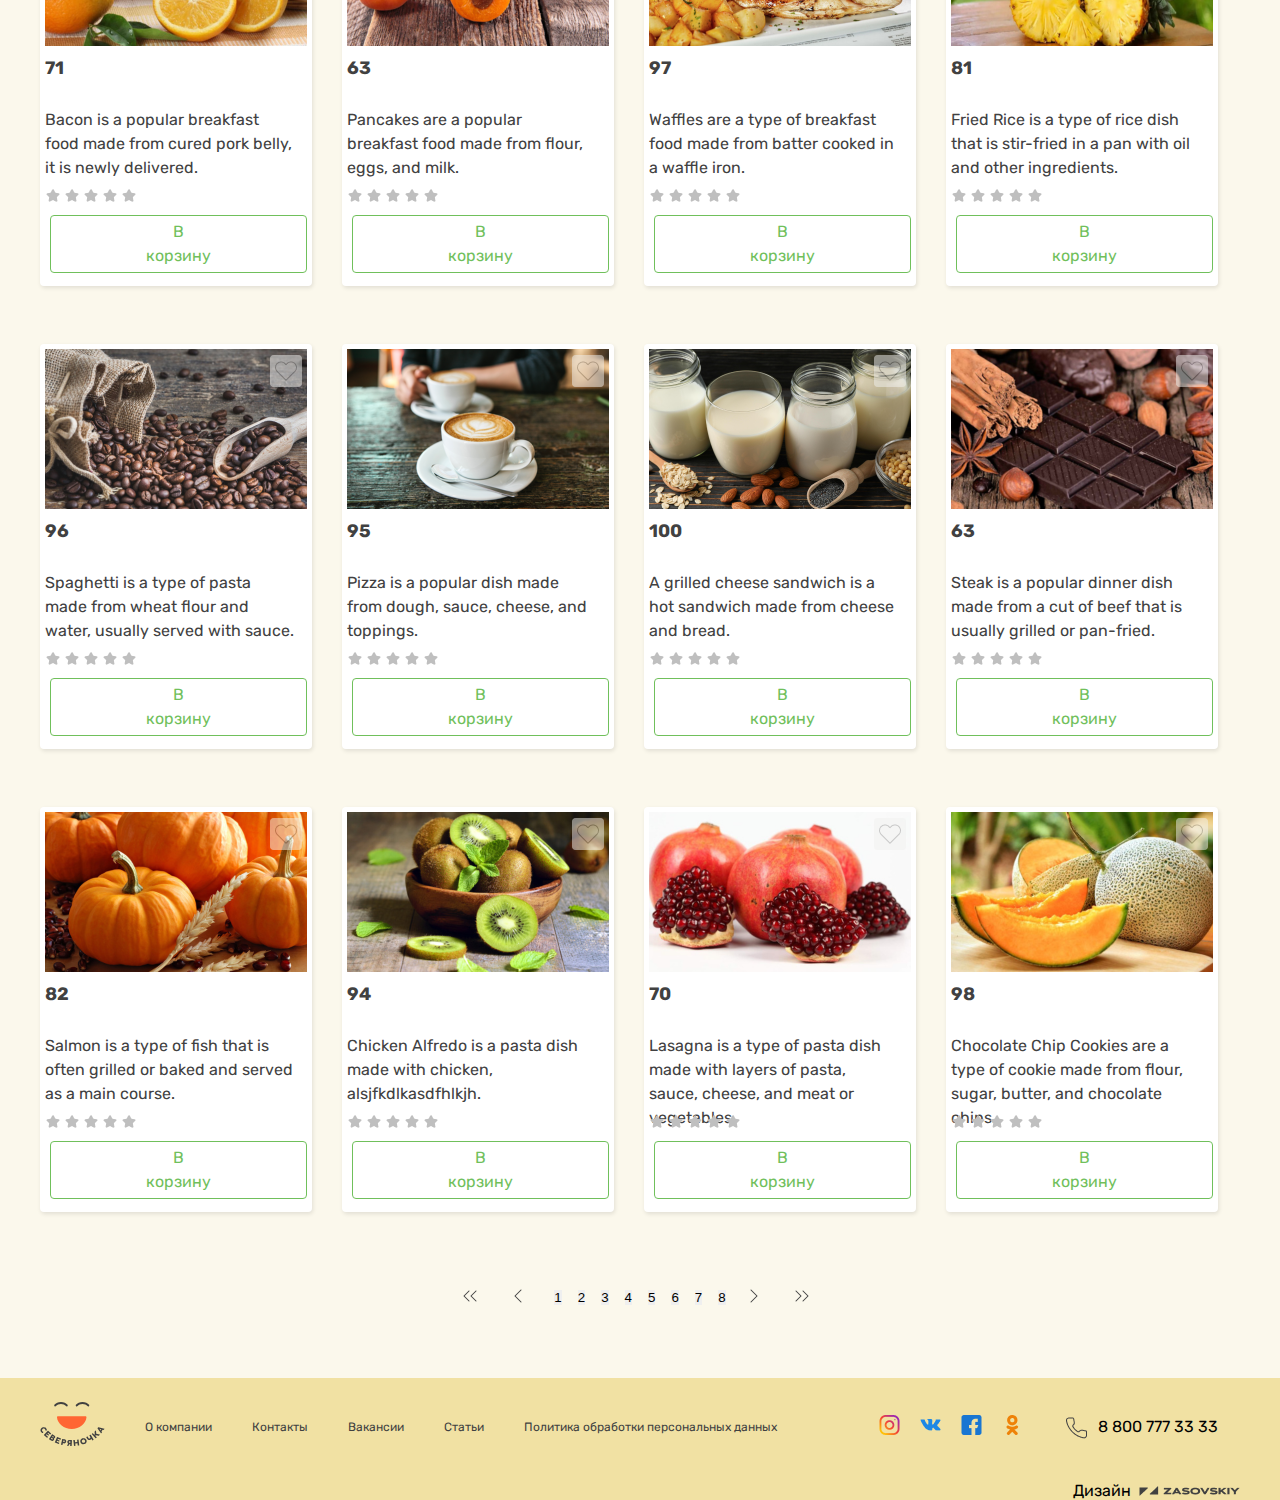
==== commit 7266f6a3: "homework52" ====
--- a/pages/products.html
+++ b/pages/products.html
@@ -5,7 +5,11 @@
   <meta charset="UTF-8" />
   <meta http-equiv="X-UA-Compatible" content="IE=edge" />
   <meta name="viewport" content="width=device-width, initial-scale=1.0" />
-  <title>Document</title>
+  <title>Все продукты</title>
+  <link rel="preconnect" href="https://fonts.googleapis.com">
+  <link rel="preconnect" href="https://fonts.gstatic.com" crossorigin>
+  <link href="https://fonts.googleapis.com/css2?family=Rubik:wght@300;400;500;600;700;900&display=swap"
+    rel="stylesheet">
   <link rel="stylesheet" href="../scss/style.css" />
 </head>
 
@@ -23,7 +27,7 @@
           </button>
           <form action="/action_page.php">
             <input type="text" name="fname" placeholder="Найти товар" />
-            <img src="../fonts/images/articles/search.png" alt="" class="res-imge" />
+            <img src="../fonts/images/articles/search.svg" alt="" class="res-imge" />
           </form>
           <div class="nav-links">
             <div class="nav-link">
@@ -42,10 +46,48 @@
               </a>
             </div>
           </div>
-          <div class="nav-person">
-            <img src="../fonts/images/articles/avatar.svg" alt="icon" width="40" height="40" />
-            <p>John</p>
-            <img src="../fonts/images/articles/chevron-down.svg" alt="" />
+          <div class="modal-section">
+            <a href="#" id="modal1" class="nav-person">
+              <img src="../fonts/images/articles/avatar.svg" alt="icon" width="40" height="40" />
+              <p>John</p>
+              <img src="../fonts/images/articles/chevron-down.svg" alt="" />
+            </a>
+            <div class="modal">
+              <div class="modal-content">
+                <div class="modal-item1">
+                  <a href="#" id="btn-close">
+                    <svg xmlns="http://www.w3.org/2000/svg" width="24" height="24" viewBox="0 0 24 24" fill="none">
+                      <path fill-rule="evenodd" clip-rule="evenodd"
+                        d="M18.3536 5.64645C18.5488 5.84171 18.5488 6.15829 18.3536 6.35355L6.35355 18.3536C6.15829 18.5488 5.84171 18.5488 5.64645 18.3536C5.45118 18.1583 5.45118 17.8417 5.64645 17.6464L17.6464 5.64645C17.8417 5.45118 18.1583 5.45118 18.3536 5.64645Z"
+                        fill="#414141" />
+                      <path fill-rule="evenodd" clip-rule="evenodd"
+                        d="M5.64645 5.64645C5.84171 5.45118 6.15829 5.45118 6.35355 5.64645L18.3536 17.6464C18.5488 17.8417 18.5488 18.1583 18.3536 18.3536C18.1583 18.5488 17.8417 18.5488 17.6464 18.3536L5.64645 6.35355C5.45118 6.15829 5.45118 5.84171 5.64645 5.64645Z"
+                        fill="#414141" />
+                    </svg>
+                  </a>
+
+                </div>
+                <div class="modal-item2">
+                  <h1>
+                    Вход
+                  </h1>
+                </div>
+                <div class="modal-item3">
+                  <h2>Телефон</h2>
+                  <div class="input-item">
+                    <h3>+7 912</h3>
+                    <input type="text" name="" id="" placeholder="___-__-__">
+                  </div>
+                </div>
+                <div class="modal-item4">
+                  <a href="#">Вход</a>
+                </div>
+                <div class="modal-item5">
+                  <a href="#">Регистрация</a>
+                  <a href="#">Забыли пароль?</a>
+                </div>
+              </div>
+            </div>
           </div>
         </div>
       </nav>
@@ -75,6 +117,17 @@
     </div>
   </header>
   <main class="products">
+    <section class="on_off-sec">
+      <div class="container">
+        <div class="on_off">
+          <a href="../index.html" style="color: gray;">Главный</a>
+          <p> > </p>
+          <a href="#">Все продукты</a>
+        </div>
+
+      </div>
+
+    </section>
     <section class="hero">
       <div class="container">
         <div class="par">
--- a/scss/style.css
+++ b/scss/style.css
@@ -44,6 +44,22 @@
   padding: 0;
   box-sizing: border-box;
   scroll-behavior: smooth;
+}
+
+h1,
+h2,
+h3,
+h4,
+h5 {
+  font-family: "Rubik", sans-serif;
+}
+
+a {
+  font-family: "Rubik", sans-serif;
+}
+
+p {
+  font-family: "Rubik", sans-serif;
 }
 
 header {
@@ -53,7 +69,7 @@
   left: 0;
   right: 0;
   top: 0;
-  z-index: 99;
+  z-index: 100;
   background-color: #fff;
   padding-bottom: 20px;
 }
@@ -62,55 +78,15 @@
 }
 header nav .logo {
   padding-top: 10px;
+  margin-right: 40px;
 }
 header nav .nav-items {
   display: flex;
   justify-content: space-between;
   align-items: center;
 }
-header nav .nav-items .nav-links {
-  display: flex;
-  -moz-column-gap: 24px;
-       column-gap: 24px;
-  margin-right: 24px;
-}
-header nav .nav-items .nav-links .nav-link {
-  display: flex;
-  flex-direction: column;
-  align-items: center;
-  row-gap: 8px;
-}
-header nav .nav-items .nav-links .nav-link a {
-  text-align: center;
-  text-decoration: none;
-  color: var(--main-on-surface, #414141);
-  font-size: 16px;
-  font-weight: 400;
-  line-height: 150%;
-  font-family: "Rubik", sans-serif;
-}
-header nav .nav-items .nav-person {
-  display: flex;
-  align-items: center;
-  -moz-column-gap: 10px;
-       column-gap: 10px;
-}
-header nav .nav-items button {
-  display: flex;
-  width: 140px;
-  padding: 8px;
-  justify-content: center;
-  align-items: center;
-  gap: 8px;
-  border-radius: 4px;
-  background: var(--main-secondary, #70c05b);
-  padding: 0px 8px 0px 8px;
-  border: none;
-  margin-right: 16px;
-  padding: 8px;
-  font-family: "Rubik", sans-serif;
-}
 header nav .nav-items form {
+  position: relative;
   margin-right: 40px;
 }
 header nav .nav-items form input {
@@ -124,16 +100,205 @@
   font-family: "Rubik", sans-serif;
 }
 header nav .nav-items form .res-imge {
-  margin-left: -30px;
-}
-header nav .logo {
-  margin-right: 40px;
+  position: absolute;
+  top: 17%;
+  right: 8px;
+}
+header nav .nav-items button {
+  display: flex;
+  width: 140px;
+  padding: 8px;
+  justify-content: center;
+  align-items: center;
+  gap: 8px;
+  border-radius: 4px;
+  background: var(--main-secondary, #70c05b);
+  padding: 0px 8px 0px 8px;
+  color: white;
+  border: none;
+  margin-right: 16px;
+  padding: 8px;
+  font-family: "Rubik", sans-serif;
+}
+header nav .nav-items .nav-links {
+  display: flex;
+  -moz-column-gap: 24px;
+       column-gap: 24px;
+  margin-right: 24px;
+}
+header nav .nav-items .nav-links .nav-link {
+  display: flex;
+  flex-direction: column;
+  align-items: center;
+  row-gap: 8px;
+}
+header nav .nav-items .nav-links .nav-link a {
+  text-align: center;
+  text-decoration: none;
+  color: var(--main-on-surface, #414141);
+  font-size: 16px;
+  font-weight: 400;
+  line-height: 150%;
+  font-family: "Rubik", sans-serif;
+}
+header nav .nav-items .nav-links .nav-link a img {
+  width: 26px;
+  height: 26px;
+}
+header nav .nav-items .nav-person {
+  display: flex;
+  align-items: center;
+  -moz-column-gap: 10px;
+       column-gap: 10px;
+}
+header nav .nav-items .modal {
+  position: fixed;
+  top: 0;
+  left: 0;
+  width: 100%;
+  height: 100vh;
+  display: none;
+  justify-content: center;
+  align-items: center;
+  background: rgba(252, 213, 186, 0.8);
+}
+header nav .nav-items .modal .modal-content {
+  position: relative;
+  background-color: white;
+  display: flex;
+  justify-content: space-between;
+  width: 420px;
+  height: 432px;
+  flex-direction: column;
+  align-items: center;
+  gap: 32px;
+  border-radius: 4px;
+  font-family: "Rubik", sans-serif;
+}
+header nav .nav-items .modal .modal-content .modal-item1 {
+  position: absolute;
+  top: 0;
+  right: 0;
+  border-radius: 4px;
+  background: var(--grayscale-lightest, #f3f2f1);
+  display: flex;
+  width: 40px;
+  padding: 8px;
+  justify-content: center;
+  align-items: center;
+  gap: 8px;
+}
+header nav .nav-items .modal .modal-content .modal-item2 {
+  margin-top: 72px;
+  font-family: "Rubik", sans-serif;
+}
+header nav .nav-items .modal .modal-content .modal-item3 {
+  display: flex;
+  flex-direction: column;
+}
+header nav .nav-items .modal .modal-content .modal-item3 h2 {
+  color: var(--grayscale-hard, #8f8f8f);
+  font-family: "Rubik", sans-serif;
+  /* Desc/Text/M */
+  font-family: Rubik;
+  font-size: 18px;
+  font-style: normal;
+  font-weight: 400;
+  line-height: 150%; /* 27px */
+}
+header nav .nav-items .modal .modal-content .modal-item3 .input-item {
+  display: flex;
+  flex-direction: row;
+}
+header nav .nav-items .modal .modal-content .modal-item3 .input-item h3 {
+  font-family: "Rubik", sans-serif;
+  color: var(--main-on-surface, #414141);
+  margin-right: 8px;
+  /* Desc/Text/L */
+  font-family: Rubik;
+  font-size: 24px;
+  font-style: normal;
+  font-weight: 400;
+  line-height: 150%; /* 36px */
+}
+header nav .nav-items .modal .modal-content .modal-item3 .input-item input {
+  font-family: "Rubik", sans-serif;
+  border-radius: 4px;
+  border: 1px solid var(--main-secondary, #70c05b);
+  background: var(--main-surface, #fff);
+  color: var(--main-on-surface, #414141);
+  width: 156px;
+  /* Desc/Text/L */
+  font-family: Rubik;
+  font-size: 24px;
+  font-style: normal;
+  font-weight: 400;
+  line-height: 150%; /* 36px */
+  /* Secondary / M */
+  box-shadow: 4px 8px 16px 0px rgba(112, 192, 91, 0.2);
+}
+header nav .nav-items .modal .modal-content .modal-item4 a {
+  display: flex;
+  width: 260px;
+  padding: 16px;
+  justify-content: center;
+  align-items: center;
+  gap: 8px;
+  color: var(--main-primary, #f63);
+  text-align: center;
+  /* Desc/Text/L */
+  font-family: Rubik;
+  font-size: 24px;
+  font-style: normal;
+  font-weight: 400;
+  line-height: 150%; /* 36px */
+  border-radius: 4px;
+  background: var(--main-primary-muted, #fcd5ba);
+}
+header nav .nav-items .modal .modal-content .modal-item5 {
+  display: flex;
+  flex-direction: row;
+  justify-content: center;
+  align-items: center;
+  gap: 9px;
+  margin-bottom: 40px;
+}
+header nav .nav-items .modal .modal-content .modal-item5 a {
+  text-decoration: none;
+  display: flex;
+  height: 24px;
+  flex-direction: column;
+  justify-content: center;
+  flex: 1 0 0;
+  text-align: center;
+  display: flex;
+  width: 121px;
+  height: 32px;
+  padding: 8px;
+  justify-content: center;
+  align-items: center;
+  gap: 8px;
+  flex-shrink: 0;
+  border-radius: 4px;
+  border: 1px solid var(--main-secondary, #70c05b);
+  /* Desc/Text/XS */
+  font-family: Rubik;
+  font-size: 12px;
+  font-style: normal;
+  font-weight: 400;
+  line-height: 150%; /* 18px */
+}
+header nav .nav-items .modal .modal-content .modal-item5 a:first-child {
+  color: var(--main-secondary, #70c05b);
+}
+header nav .nav-items .modal.open {
+  display: flex;
 }
 header .catalog {
   width: 100%;
-  margin-left: -20px;
+  margin-left: -135px;
   position: absolute;
-  top: -40%;
+  top: -128%;
   opacity: 0%;
   z-index: -10;
   background-color: #fff;
@@ -156,12 +321,18 @@
 }
 
 .animation-class {
+  width: 100% !important;
   transition: 0.2s linear;
   opacity: 100% !important;
   top: 80% !important;
   z-index: 10;
 }
 
+@media (max-width: 1237.6px) {
+  header .catalog {
+    margin-left: -20px;
+  }
+}
 footer {
   background: var(--main-bg-page, rgba(219, 178, 15, 0.3843137255));
   padding-top: 24px;
@@ -208,13 +379,28 @@
   margin-top: 30px;
 }
 
+h1,
+h2,
+h3,
+h4,
+h5 {
+  font-family: "Rubik", sans-serif;
+}
+
+a {
+  font-family: "Rubik", sans-serif;
+}
+
+p {
+  font-family: "Rubik", sans-serif;
+}
+
 main {
   padding-top: 93px;
 }
-main .hero-section .background-img {
-  width: 1515px;
-  margin-left: -160px;
-  position: relative;
+main .background-img {
+  width: 100%;
+  height: 200px;
 }
 main .hero-section .hero-content {
   display: flex;
@@ -231,8 +417,20 @@
   font-weight: 700;
   line-height: 150%;
 }
+main .pages-on_off-bottoms {
+  background: var(--main-bg-page, #fbf8ec);
+}
+main .pages-on_off-bottoms .on-off {
+  padding-top: 23px;
+  padding-bottom: 23px;
+  display: flex;
+  align-items: center;
+  flex-direction: row;
+  gap: 7px;
+  justify-content: start;
+}
 main .aktsiya {
-  padding-top: 80px;
+  padding-top: 40px;
   background: var(--main-bg-page, #fbf8ec);
   padding-bottom: 120px;
 }
@@ -261,52 +459,59 @@
 }
 main .aktsiya .cards {
   display: flex;
-  -moz-column-gap: 40px;
-       column-gap: 40px;
+  -moz-column-gap: 35px;
+       column-gap: 35px;
 }
 main .aktsiya .cards .card {
+  width: 272px;
+  height: 354px;
+  padding: 5px;
+  display: flex;
+  align-items: center;
+  justify-content: center;
+  flex-direction: column;
+  transition: 0.2s;
   border-radius: 4px;
   background: var(--main-surface, #fff);
   box-shadow: 1px 2px 4px 0px rgba(0, 0, 0, 0.1);
-  width: 272px;
-  position: relative;
-  display: flex;
-  flex-direction: column;
-  align-items: center;
-  justify-content: center;
-  transition: 0.2s;
-  padding: 5px;
 }
 main .aktsiya .cards .card:hover {
   box-shadow: 0px 13px 19px rgba(0, 0, 0, 0.4);
 }
+main .aktsiya .cards .card .card-img {
+  position: relative;
+}
+main .aktsiya .cards .card .card-img .big-img {
+  height: 160px;
+}
+main .aktsiya .cards .card .card-img .chegirma {
+  position: absolute;
+  top: 127px;
+  left: 13px;
+}
 main .aktsiya .cards .card .card-img .like {
-  display: flex;
+  position: absolute;
   border-radius: 4px;
   opacity: 0.5;
+  z-index: 99;
+  height: 32px;
+  width: 32px;
   background: var(--grayscale-lightest, #f3f2f1);
   border: none;
-  margin-top: -175px;
-  margin-bottom: 131px;
-  margin-left: 238px;
+  top: 11px;
+  right: 10px;
 }
 main .aktsiya .cards .card .card-img .like:hover {
   cursor: pointer;
 }
-main .aktsiya .cards .card .card-img .chegirma {
-  display: flex;
-  margin-top: -50px;
-  margin-bottom: 30px;
-  margin-left: 5px;
-}
 main .aktsiya .cards .card .card-content {
   display: flex;
   flex-direction: column;
 }
 main .aktsiya .cards .card .card-content .content1 {
   display: flex;
-  -moz-column-gap: 170px;
-       column-gap: 170px;
+  -moz-column-gap: 134px;
+       column-gap: 134px;
 }
 main .aktsiya .cards .card .card-content .content1 h2 {
   color: var(--main-on-surface, #414141);
@@ -322,9 +527,9 @@
 }
 main .aktsiya .cards .card .card-content .content2 {
   display: flex;
-  -moz-column-gap: 170px;
-       column-gap: 170px;
-  margin-bottom: 8px;
+  -moz-column-gap: 142px;
+       column-gap: 142px;
+  margin-bottom: 10px;
 }
 main .aktsiya .cards .card .card-content .content2 p {
   color: var(--grayscale-light, #bfbfbf);
@@ -345,8 +550,8 @@
   display: flex;
   -moz-column-gap: 3px;
        column-gap: 3px;
-  margin-top: 8px;
-  margin-bottom: 8px;
+  margin-top: 10px;
+  margin-bottom: 10px;
 }
 main .aktsiya .cards .card .card-content .stars button {
   background-color: transparent;
@@ -396,6 +601,7 @@
   cursor: pointer;
 }
 main .third-section .par h1 {
+  font-family: "Rubik", sans-serif;
   color: var(--main-on-surface, #414141);
   font-size: 36px;
   font-weight: 700;
@@ -403,34 +609,42 @@
 }
 main .third-section .cards {
   display: flex;
-  -moz-column-gap: 40px;
-       column-gap: 40px;
+  -moz-column-gap: 35px;
+       column-gap: 35px;
 }
 main .third-section .cards .card {
+  width: 272px;
+  height: 354px;
+  padding: 5px;
+  display: flex;
+  align-items: center;
+  justify-content: center;
+  flex-direction: column;
+  transition: 0.2s;
   border-radius: 4px;
   background: var(--main-surface, #fff);
   box-shadow: 1px 2px 4px 0px rgba(0, 0, 0, 0.1);
-  width: 272px;
-  position: relative;
-  display: flex;
-  flex-direction: column;
-  align-items: center;
-  justify-content: center;
-  transition: 0.2s;
-  padding: 5px;
 }
 main .third-section .cards .card:hover {
   box-shadow: 0px 13px 19px rgba(0, 0, 0, 0.4);
 }
+main .third-section .cards .card .card-img {
+  position: relative;
+}
+main .third-section .cards .card .card-img .big-img {
+  height: 160px;
+}
 main .third-section .cards .card .card-img .like {
-  display: flex;
+  position: absolute;
   border-radius: 4px;
   opacity: 0.5;
+  z-index: 99;
+  height: 32px;
+  width: 32px;
   background: var(--grayscale-lightest, #f3f2f1);
   border: none;
-  margin-top: -155px;
-  margin-bottom: 131px;
-  margin-left: 238px;
+  top: 11px;
+  right: 10px;
 }
 main .third-section .cards .card .card-img .like:hover {
   cursor: pointer;
@@ -445,18 +659,18 @@
 }
 main .third-section .cards .card .card-content .content1 h2 {
   color: var(--main-on-surface, #414141);
+  /* Desc/Text-Bold/M */
+  font-family: Rubik;
   font-size: 18px;
+  font-style: normal;
   font-weight: 700;
-  line-height: 150%;
+  line-height: 27px;
 }
 main .third-section .cards .card .card-content .content3 {
   color: var(--main-on-surface, #414141);
   font-size: 16px;
   font-weight: 400;
   line-height: 150%;
-}
-main .third-section .cards .card .card-content .content3 p {
-  width: 230px;
 }
 main .third-section .cards .card .card-content .stars {
   display: flex;
@@ -466,6 +680,7 @@
   margin-bottom: 8px;
 }
 main .third-section .cards .card .card-content .stars button {
+  font-family: "Rubik", sans-serif;
   background-color: transparent;
   border: none;
 }
@@ -520,14 +735,15 @@
 }
 main .fourth-section .cards {
   display: flex;
-  -moz-column-gap: 40px;
-       column-gap: 40px;
+  -moz-column-gap: 35px;
+       column-gap: 35px;
 }
 main .fourth-section .cards .card {
   border-radius: 4px;
   background: var(--main-surface, #fff);
   box-shadow: 1px 2px 4px 0px rgba(0, 0, 0, 0.1);
   width: 272px;
+  height: 354px;
   position: relative;
   display: flex;
   flex-direction: column;
@@ -539,15 +755,20 @@
 main .fourth-section .cards .card:hover {
   box-shadow: 0px 13px 19px rgba(0, 0, 0, 0.4);
 }
+main .fourth-section .cards .card .card-img .big-img {
+  height: 160px;
+}
 main .fourth-section .cards .card .card-img .like {
-  display: flex;
+  position: absolute;
   border-radius: 4px;
   opacity: 0.5;
+  z-index: 99;
+  height: 32px;
+  width: 32px;
   background: var(--grayscale-lightest, #f3f2f1);
   border: none;
-  margin-top: -155px;
-  margin-bottom: 131px;
-  margin-left: 238px;
+  top: 11px;
+  right: 10px;
 }
 main .fourth-section .cards .card .card-img .like:hover {
   cursor: pointer;
@@ -565,20 +786,19 @@
   font-size: 18px;
   font-weight: 700;
   line-height: 150%;
+  font-family: "Rubik", sans-serif;
 }
 main .fourth-section .cards .card .card-content .content3 {
   color: var(--main-on-surface, #414141);
   font-size: 16px;
   font-weight: 400;
   line-height: 150%;
-}
-main .fourth-section .cards .card .card-content .content3 p {
-  width: 230px;
 }
 main .fourth-section .cards .card .card-content .stars {
   display: flex;
   -moz-column-gap: 3px;
        column-gap: 3px;
+  font-family: "Rubik", sans-serif;
   margin-top: 8px;
   margin-bottom: 8px;
 }
@@ -613,6 +833,7 @@
   padding-bottom: 120px;
 }
 main .fivth-section .par h1 {
+  font-family: "Rubik", sans-serif;
   color: var(--main-on-surface, #414141);
   font-size: 36px;
   font-weight: 700;
@@ -625,11 +846,13 @@
        column-gap: 40px;
 }
 main .fivth-section .boxes .box {
+  display: flex;
+  align-items: center;
   border-radius: 4px;
   background: var(--main-primary-muted, #fcd5ba);
   box-shadow: 0px 8px 16px 0px rgba(202, 147, 96, 0.5);
   width: 584px;
-  padding: 30px;
+  height: 200px;
   transition: 0.2s;
 }
 main .fivth-section .boxes .box:hover {
@@ -639,7 +862,11 @@
   display: flex;
   align-items: center;
 }
+main .fivth-section .boxes .box .box-content .left {
+  margin-left: 30px;
+}
 main .fivth-section .boxes .box .box-content .left h2 {
+  font-family: "Rubik", sans-serif;
   color: var(--main-on-surface, #414141);
   font-size: 24px;
   font-weight: 700;
@@ -651,6 +878,16 @@
   font-weight: 400;
   line-height: 150%;
   width: 258px;
+  font-family: "Rubik", sans-serif;
+}
+main .fivth-section .boxes .box .box-content .right img {
+  width: 262.762px;
+  height: 196.159px;
+}
+main .fivth-section .boxes .box .box-content .right .rp {
+  width: 176.762px;
+  height: 163.159px;
+  margin-right: 45px;
 }
 main .fivth-section .boxes .box2 {
   border-radius: 4px;
@@ -726,8 +963,8 @@
 }
 main .articles .boxes {
   display: flex;
-  -moz-column-gap: 40px;
-       column-gap: 40px;
+  -moz-column-gap: 35px;
+       column-gap: 35px;
 }
 main .articles .boxes .box {
   display: flex;
@@ -762,18 +999,19 @@
   font-size: 18px;
   font-weight: 700;
   line-height: 150%;
+  /* margin-bottom: 10px; */
+  /* width: 300px; */
+  height: 60px;
+}
+main .articles .boxes .box .box-img .box-content .con3 {
+  color: var(--main-on-surface, #414141);
+  font-size: 16px;
+  font-weight: 400;
+  line-height: 150%;
   margin-bottom: 10px;
-  width: 300px;
-}
-main .articles .boxes .box .box-img .box-content .con3 {
-  color: var(--main-on-surface, #414141);
-  font-size: 16px;
-  font-weight: 400;
-  line-height: 150%;
-  width: 320px;
-  margin-bottom: 10px;
 }
 main .articles .boxes .box .box-img .box-content button {
+  margin-top: 20px;
   color: var(--main-secondary, #70c05b);
   text-align: center;
   font-size: 16px;
@@ -790,9 +1028,6 @@
   color: var(--main-on-secondary, #fff);
   background: var(--main-secondary, #70c05b);
   cursor: pointer;
-}
-main .articles .boxes .box .box-img .box-content .btn2 {
-  margin-top: 20px;
 }
 
 @media (max-width: 768px) {
@@ -1006,14 +1241,16 @@
   height: 160px;
 }
 .products .hero .cards .card .card-img .like {
-  display: flex;
+  position: absolute;
   border-radius: 4px;
   opacity: 0.5;
+  z-index: 99;
+  height: 32px;
+  width: 32px;
   background: var(--grayscale-lightest, #f3f2f1);
   border: none;
-  margin-top: -21px;
-  margin-bottom: 131px;
-  margin-left: 210px;
+  top: 11px;
+  right: 10px;
 }
 .products .hero .cards .card .card-img .like:hover {
   cursor: pointer;
@@ -1040,7 +1277,8 @@
   font-family: "Rubik", sans-serif;
 }
 .products .hero .cards .card .card-content .content3 p {
-  width: 230px;
+  width: 249px;
+  height: 72px;
   font-family: "Rubik", sans-serif;
 }
 .products .hero .cards .card .card-content .stars {
@@ -1095,7 +1333,7 @@
   color: white;
   cursor: pointer;
 }
-.products button {
+.products .btn-11 {
   border-radius: 4px;
   background: #fff;
   padding: 1px 12px 1px 13px;
@@ -1108,7 +1346,7 @@
   line-height: 32px;
   font-family: "Rubik", sans-serif;
 }
-.products button:hover {
+.products .btn-11:hover {
   background-color: #f63;
   color: white;
   cursor: pointer;
@@ -1193,6 +1431,87 @@
   z-index: 10;
 }
 
+h1,
+h2,
+h3,
+h4,
+h5 {
+  font-family: "Rubik", sans-serif;
+}
+
+a {
+  font-family: "Rubik", sans-serif;
+}
+
+p {
+  font-family: "Rubik", sans-serif;
+}
+
+.on_off-sec {
+  background: var(--main-bg-page, #fbf8ec);
+}
+
+.on_off {
+  gap: 7px;
+  padding-top: 40px;
+  padding-bottom: 40px;
+  display: flex;
+  flex-direction: row;
+  align-items: center;
+  justify-content: start;
+}
+
+.first-section {
+  background: var(--main-bg-page, #fbf8ec);
+}
+.first-section .first-content {
+  display: grid;
+  grid-template-columns: 272px 272px 272px 272px;
+  grid-template-rows: 200px 200px 200px 200px;
+  gap: 40px;
+}
+.first-section .first-content .item {
+  position: relative;
+}
+.first-section .first-content .item img {
+  border-radius: 4px;
+  background: var(--main-surface, #fff);
+  /* Secondary / XS */
+  box-shadow: 1px 2px 4px 0px rgba(112, 192, 91, 0.2);
+}
+.first-section .first-content .item h1 {
+  display: flex;
+  width: 272px;
+  padding: 80px 10px 10px 10px;
+  flex-direction: column;
+  align-items: flex-start;
+  gap: 10px;
+  position: absolute;
+  bottom: 0px;
+  border-bottom-left-radius: 4px;
+  border-bottom-right-radius: 4px;
+  color: white;
+  background: linear-gradient(180deg, rgba(112, 192, 91, 0) 0%, #70c05b 82.81%);
+}
+.first-section .first-content .item:first-child {
+  grid-column: 1/3;
+}
+.first-section .first-content .item:first-child .odd {
+  width: 584px;
+}
+.first-section .first-content .item:nth-child(10) {
+  grid-column: 3/5;
+}
+.first-section .first-content .item:nth-child(10) .odd {
+  width: 584px;
+}
+.first-section .first-content .item:nth-child(12) {
+  grid-column: 2/4;
+}
+.first-section .first-content .item:nth-child(12) .odd {
+  width: 584px;
+}
+
 .container {
   max-width: 1240px;
   margin: 0 auto;
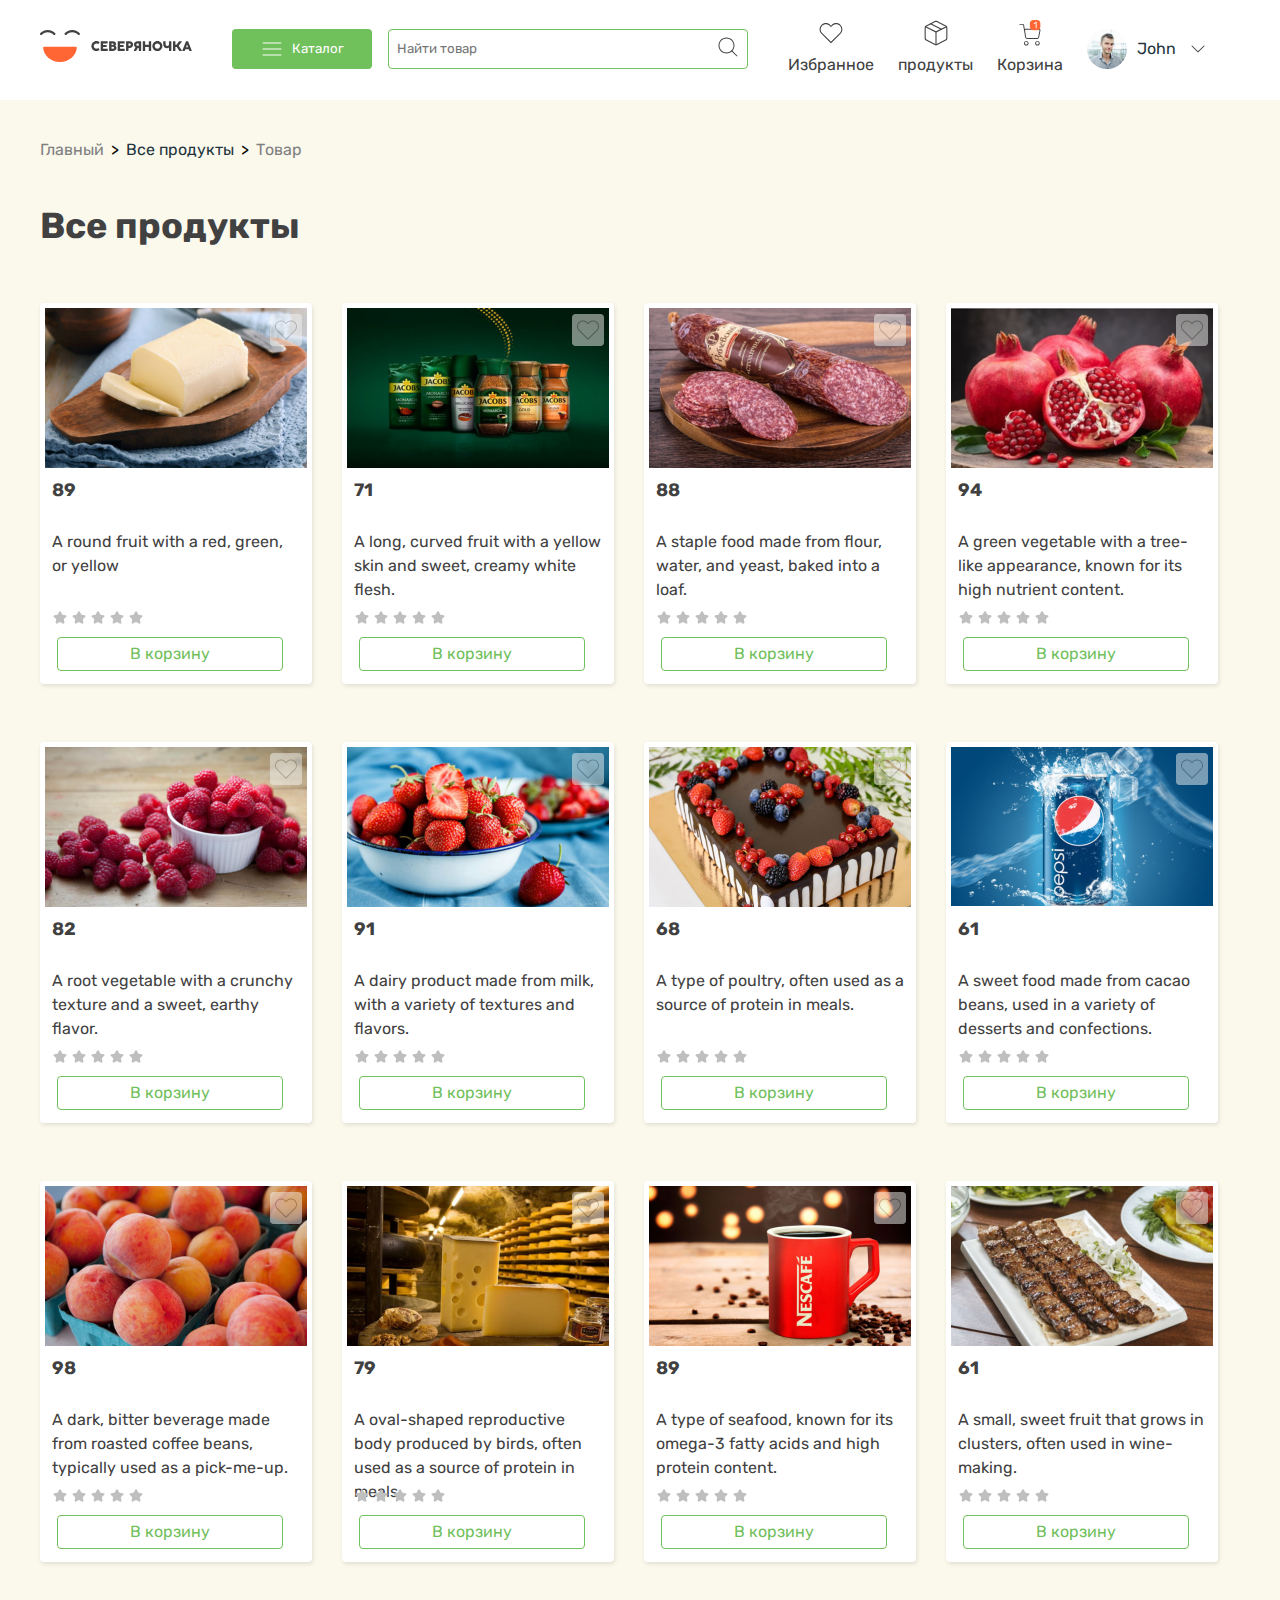
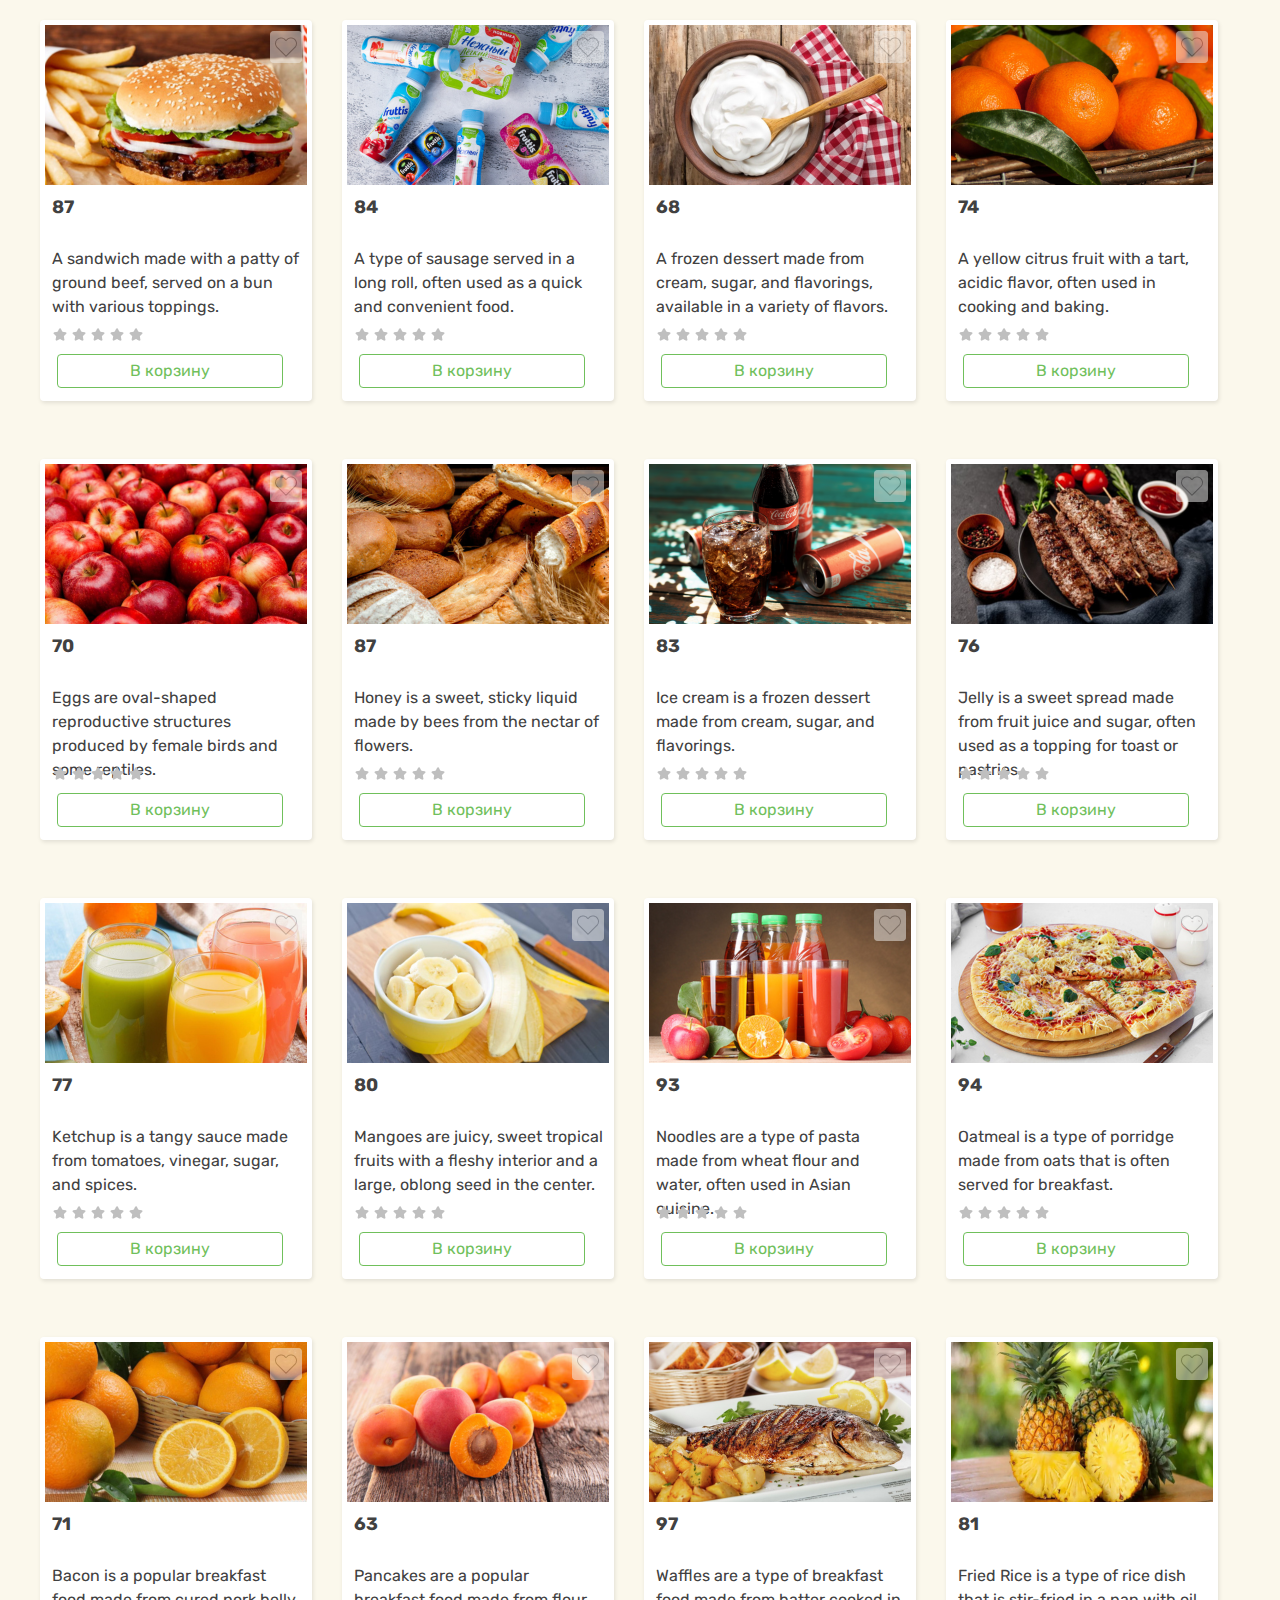
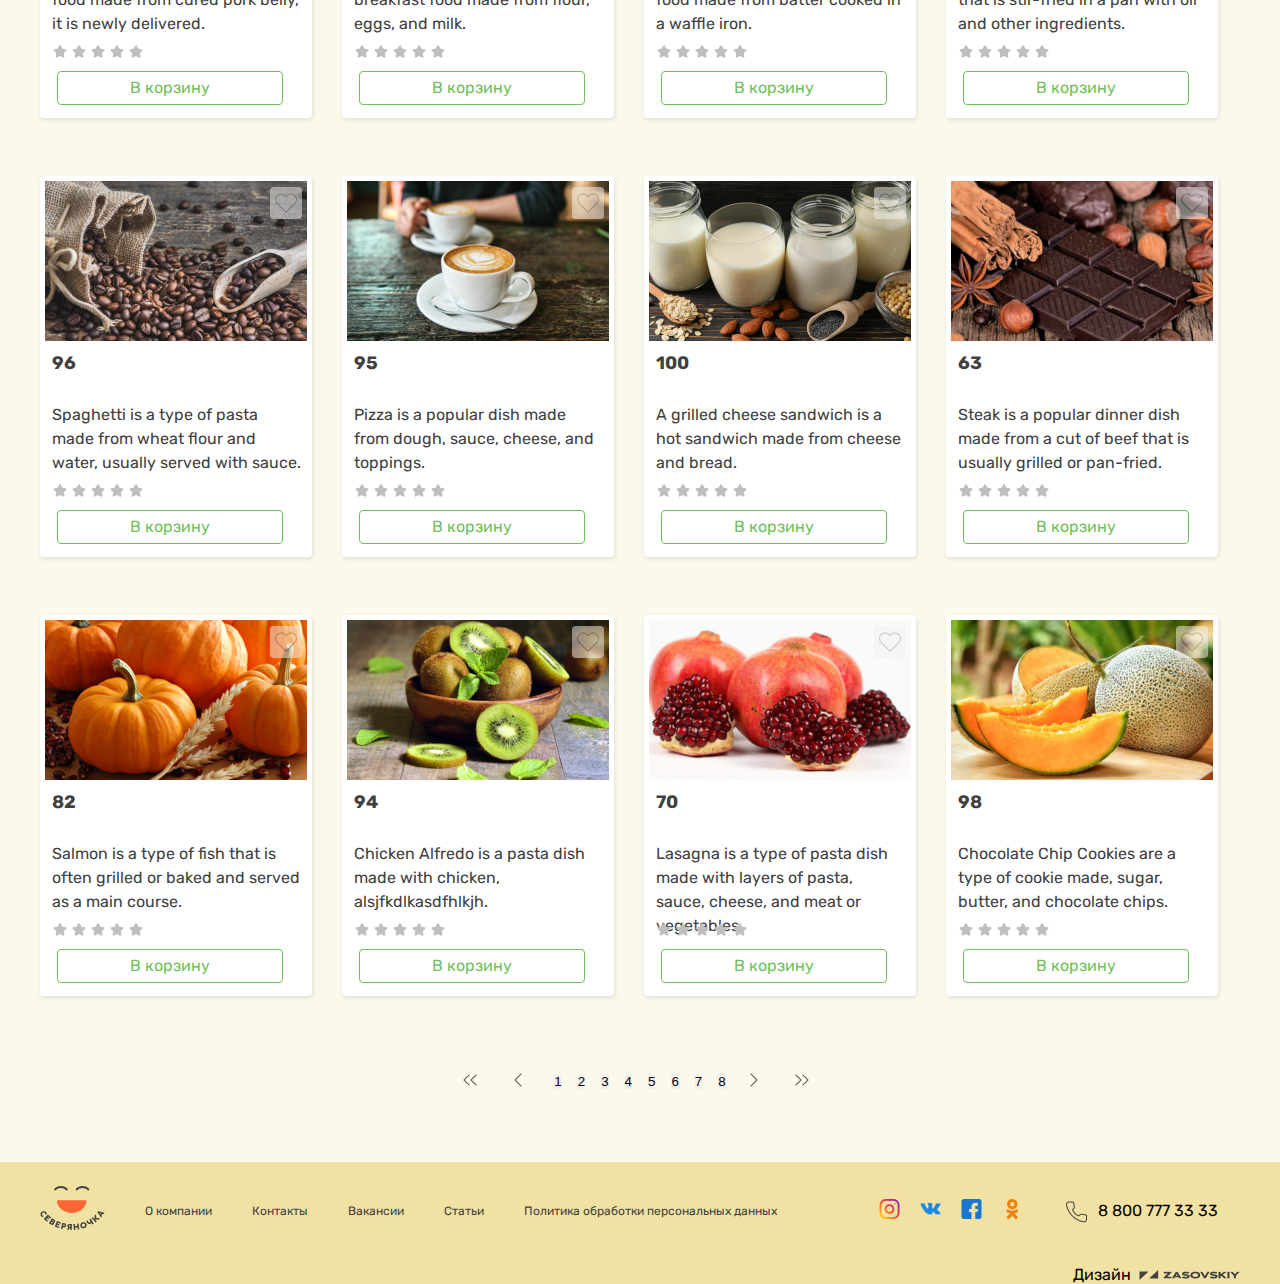
==== commit bbc3adfd: "homework54" ====
--- a/pages/products.html
+++ b/pages/products.html
@@ -26,7 +26,7 @@
             Каталог
           </button>
           <form action="/action_page.php">
-            <input type="text" name="fname" placeholder="Найти товар" />
+            <input type="text" name="fname" placeholder="Найти товар" id="search-input" />
             <img src="../fonts/images/articles/search.svg" alt="" class="res-imge" />
           </form>
           <div class="nav-links">
@@ -41,7 +41,7 @@
               </a>
             </div>
             <div class="nav-link">
-              <a href="#"><img src="../fonts/images/articles/Frame 211.svg" alt="" />
+              <a href="../pages/tovar.html"><img src="../fonts/images/articles/Frame 211.svg" alt="" />
                 <p>Корзина</p>
               </a>
             </div>
@@ -123,6 +123,8 @@
           <a href="../index.html" style="color: gray;">Главный</a>
           <p> > </p>
           <a href="#">Все продукты</a>
+          <p> > </p>
+          <a href="../pages/tovar.html" style="color: gray;">Товар</a>
         </div>
 
       </div>
--- a/scss/style.css
+++ b/scss/style.css
@@ -1305,7 +1305,7 @@
   border-radius: 4px;
   border: 1px solid var(--main-secondary, #70c05b);
   background-color: transparent;
-  padding: 4px 90px 4px 90px;
+  padding: 4px 72px 4px 72px;
   margin-left: 5px;
   margin-bottom: 8px;
   transition: 0.2s;
